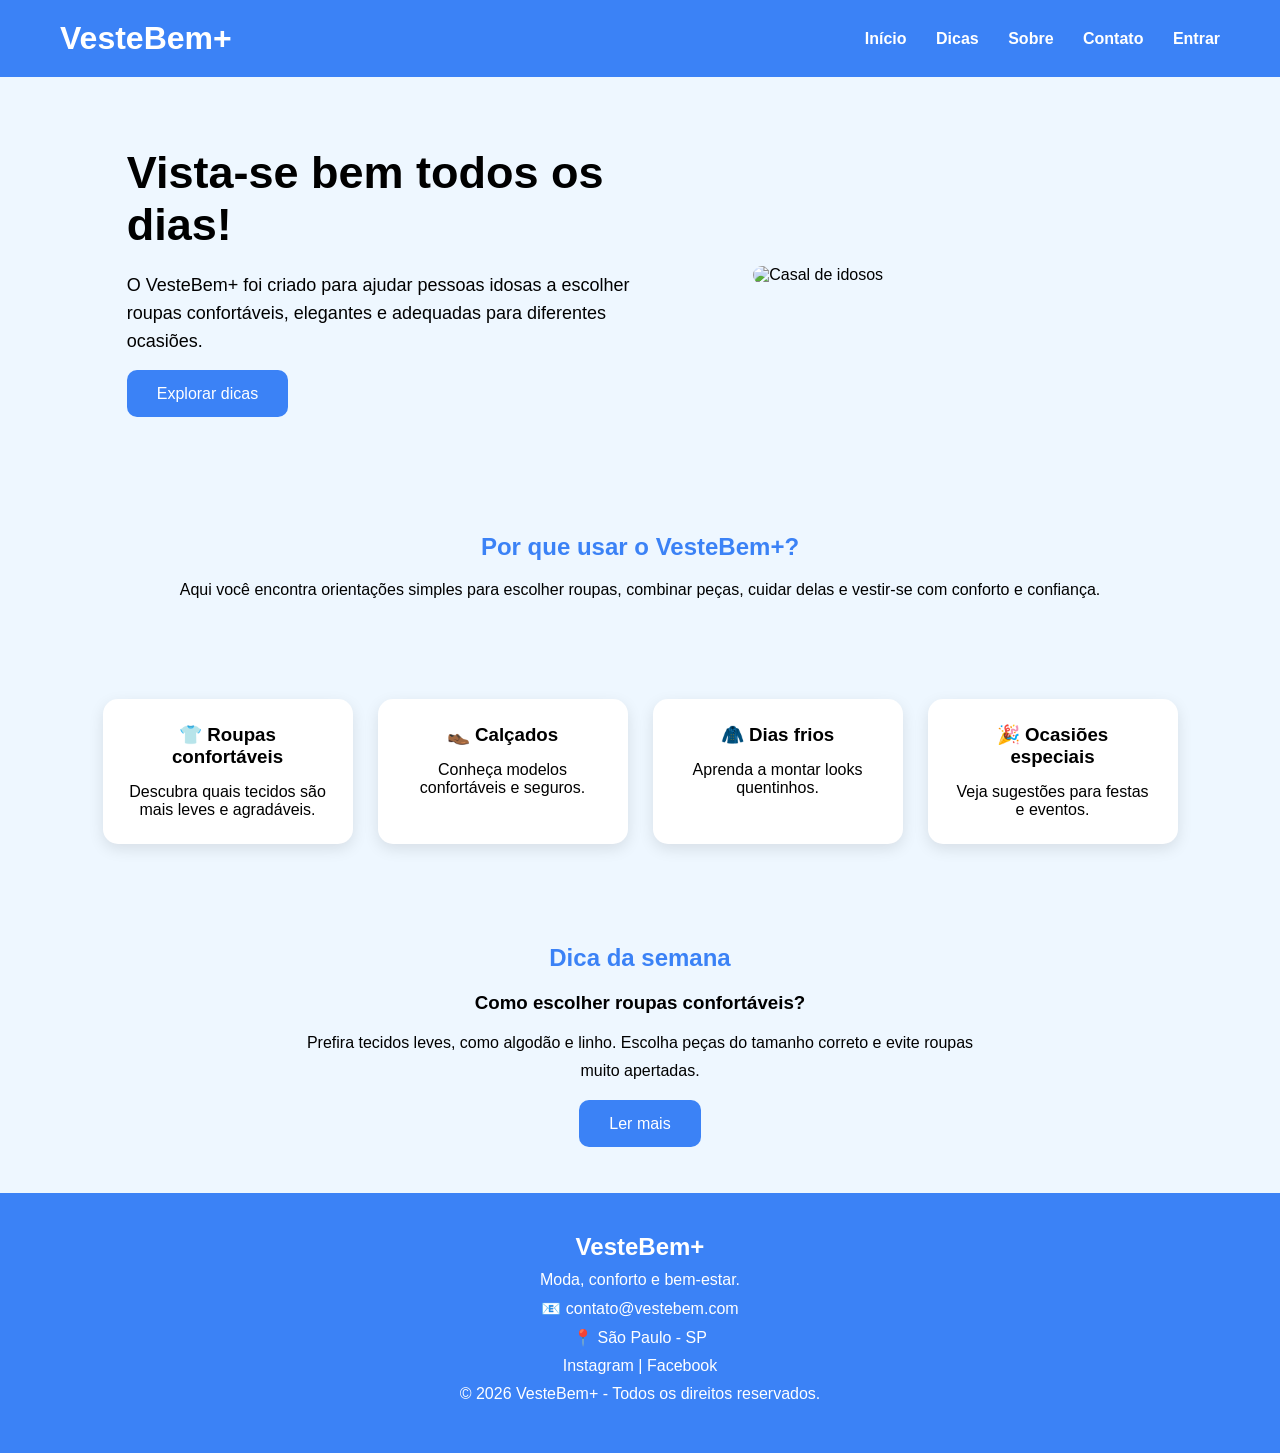
==== index.html @ 559d5fce "0208" ====
<!DOCTYPE html>
<html lang="pt-br">
<head>
    <meta charset="UTF-8">
    <meta name="viewport" content="width=device-width, initial-scale=1.0">
    <title>VesteBem+</title>
   <link rel="stylesheet" href="css/estilo.css">
</head>
<body>

   <header>

    <h1>VesteBem+</h1>

    <nav>
        <a href="index.html">Início</a>
        <a href="dicas.html">Dicas</a>
        <a href="sobre.html">Sobre</a>
        <a href="#contato">Contato</a>
        <a href="login.html">Entrar</a>
    </nav>

</header>

    <section class="banner">

        <div class="texto">

            <h2>Vista-se bem todos os dias!</h2>

            <p>
                O VesteBem+ foi criado para ajudar pessoas idosas a escolher roupas
                confortáveis, elegantes e adequadas para diferentes ocasiões.
            </p>

            <a href="#" class="botao">Explorar dicas</a>

        </div>

        <img src="idosos.png" alt="Casal de idosos">

    </section>

    <section class="sobre">

        <h2>Por que usar o VesteBem+?</h2>

        <p>
            Aqui você encontra orientações simples para escolher roupas,
            combinar peças, cuidar delas e vestir-se com conforto e confiança.
        </p>

    </section>

    <section class="cards">

        <div class="card">
            <h3>👕 Roupas confortáveis</h3>
            <p>Descubra quais tecidos são mais leves e agradáveis.</p>
        </div>

        <div class="card">
            <h3>👞 Calçados</h3>
            <p>Conheça modelos confortáveis e seguros.</p>
        </div>

        <div class="card">
            <h3>🧥 Dias frios</h3>
            <p>Aprenda a montar looks quentinhos.</p>
        </div>

        <div class="card">
            <h3>🎉 Ocasiões especiais</h3>
            <p>Veja sugestões para festas e eventos.</p>
        </div>

    </section>

    <section class="dica">

        <h2>Dica da semana</h2>

        <h3>Como escolher roupas confortáveis?</h3>

        <p>
            Prefira tecidos leves, como algodão e linho. Escolha peças do
            tamanho correto e evite roupas muito apertadas.
        </p>

        <a href="#" class="botao">Ler mais</a>

    </section>

    <footer id="contato">

        <h2>VesteBem+</h2>

        <p>Moda, conforto e bem-estar.</p>

        <p>📧 contato@vestebem.com</p>

        <p>📍 São Paulo - SP</p>

        <p>Instagram | Facebook</p>

        <p>© 2026 VesteBem+ - Todos os direitos reservados.</p>

    </footer>

</body>
</html>
---- css/estilo.css ----
*{
    margin:0;
    padding:0;
    box-sizing:border-box;
    font-family:Arial, Helvetica, sans-serif;
}

body{
    background:#eef7ff;
}

header{
    background:#3b82f6;
    color:white;
    display:flex;
    justify-content:space-between;
    align-items:center;
    padding:20px 60px;
}

nav a{
    color:white;
    text-decoration:none;
    margin-left:25px;
    font-weight:bold;
}

.banner{
    display:flex;
    justify-content:space-around;
    align-items:center;
    padding:70px;
}

.texto{
    width:45%;
}

.texto h2{
    font-size:45px;
    margin-bottom:20px;
}

.texto p{
    font-size:18px;
    margin-bottom:30px;
    line-height:28px;
}

.botao{
    background:#3b82f6;
    color:white;
    text-decoration:none;
    padding:15px 30px;
    border-radius:10px;
}

.banner img{
    width:400px;
    border-radius:20px;
}

.sobre{
    text-align:center;
    padding:60px;
}

.sobre h2{
    margin-bottom:20px;
    color:#3b82f6;
}

.cards{
    display:flex;
    justify-content:center;
    gap:25px;
    flex-wrap:wrap;
    padding:40px;
}

.card{
    background:white;
    width:250px;
    padding:25px;
    border-radius:15px;
    text-align:center;
    box-shadow:0 5px 15px rgba(0,0,0,.1);
}

.card h3{
    margin-bottom:15px;
}

.dica{
    text-align:center;
    padding:60px;
}

.dica h2{
    color:#3b82f6;
    margin-bottom:20px;
}

.dica h3{
    margin-bottom:15px;
}

.dica p{
    width:60%;
    margin:auto;
    margin-bottom:30px;
    line-height:28px;
}

footer{
    background:#3b82f6;
    color:white;
    text-align:center;
    padding:40px;
}

footer p{
    margin:10px;
}
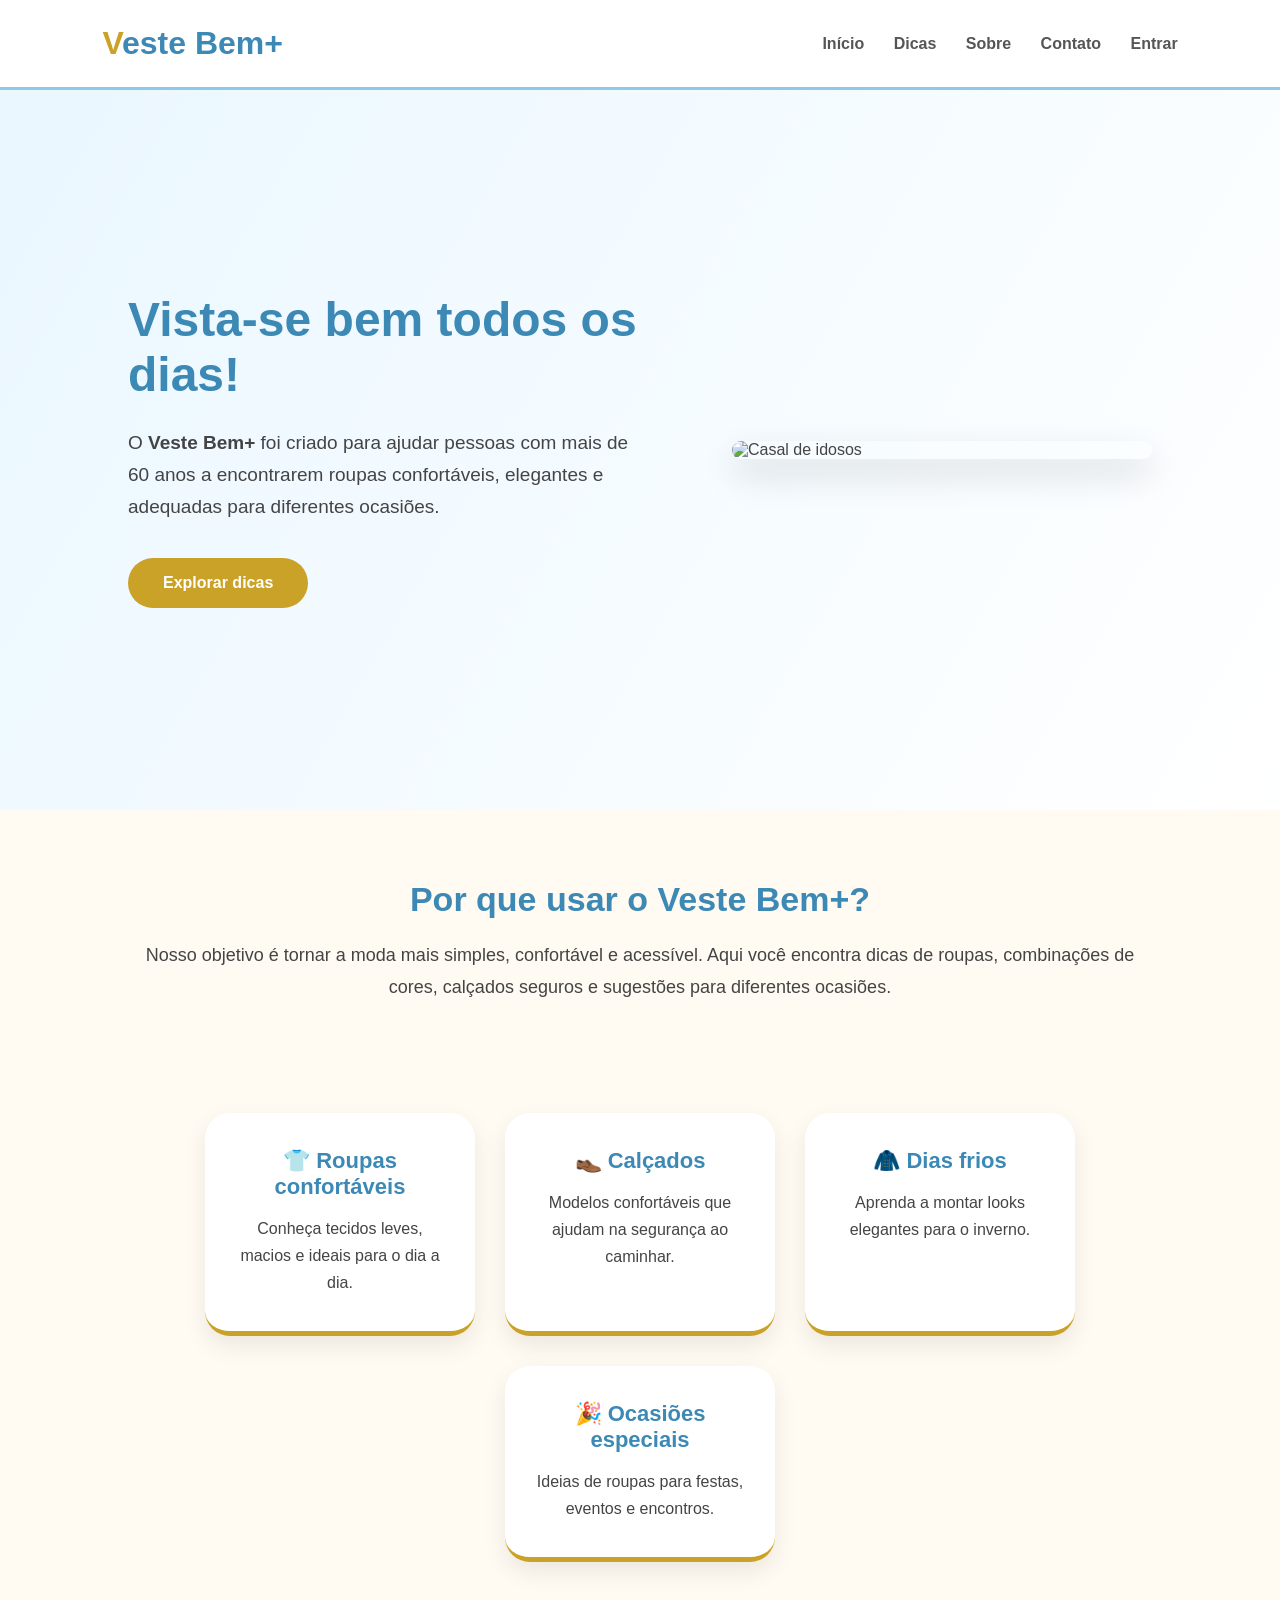
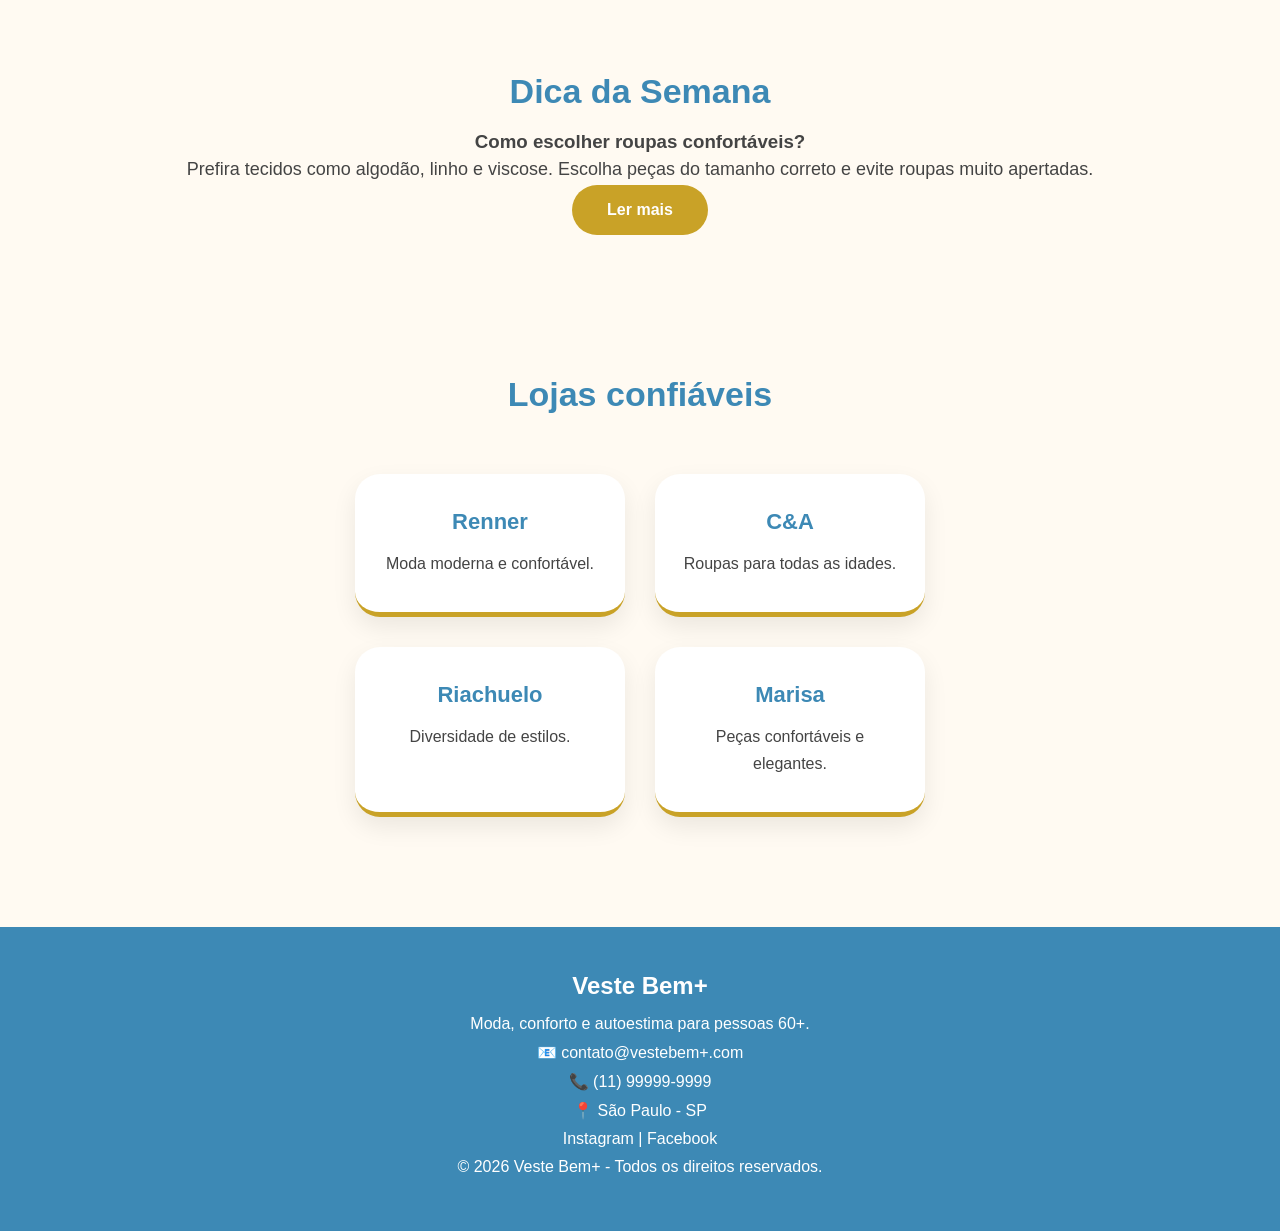
==== commit 17ca2b83: "0408" ====
--- a/index.html
+++ b/index.html
@@ -1,16 +1,16 @@
 <!DOCTYPE html>
-<html lang="pt-br">
+<html lang="pt-BR">
 <head>
     <meta charset="UTF-8">
     <meta name="viewport" content="width=device-width, initial-scale=1.0">
-    <title>VesteBem+</title>
-   <link rel="stylesheet" href="css/estilo.css">
+    <title>Veste Bem+</title>
+    <link rel="stylesheet" href="css/estilo.css">
 </head>
 <body>
 
-   <header>
+<header>
 
-    <h1>VesteBem+</h1>
+    <h1>Veste Bem+</h1>
 
     <nav>
         <a href="index.html">Início</a>
@@ -22,90 +22,124 @@
 
 </header>
 
-    <section class="banner">
+<section class="banner">
 
-        <div class="texto">
+    <div class="texto">
 
-            <h2>Vista-se bem todos os dias!</h2>
-
-            <p>
-                O VesteBem+ foi criado para ajudar pessoas idosas a escolher roupas
-                confortáveis, elegantes e adequadas para diferentes ocasiões.
-            </p>
-
-            <a href="#" class="botao">Explorar dicas</a>
-
-        </div>
-
-        <img src="idosos.png" alt="Casal de idosos">
-
-    </section>
-
-    <section class="sobre">
-
-        <h2>Por que usar o VesteBem+?</h2>
+        <h2>Vista-se bem todos os dias!</h2>
 
         <p>
-            Aqui você encontra orientações simples para escolher roupas,
-            combinar peças, cuidar delas e vestir-se com conforto e confiança.
+            O <strong>Veste Bem+</strong> foi criado para ajudar pessoas
+            com mais de 60 anos a encontrarem roupas confortáveis,
+            elegantes e adequadas para diferentes ocasiões.
         </p>
 
-    </section>
+        <a href="dicas.html" class="botao">Explorar dicas</a>
 
-    <section class="cards">
+    </div>
+
+    <img src="img/idosos.png" alt="Casal de idosos">
+
+</section>
+
+<section class="sobre">
+
+    <h2>Por que usar o Veste Bem+?</h2>
+
+    <p>
+        Nosso objetivo é tornar a moda mais simples, confortável e acessível.
+        Aqui você encontra dicas de roupas, combinações de cores,
+        calçados seguros e sugestões para diferentes ocasiões.
+    </p>
+
+</section>
+
+<section class="cards">
+
+    <div class="card">
+        <h3>👕 Roupas confortáveis</h3>
+        <p>Conheça tecidos leves, macios e ideais para o dia a dia.</p>
+    </div>
+
+    <div class="card">
+        <h3>👞 Calçados</h3>
+        <p>Modelos confortáveis que ajudam na segurança ao caminhar.</p>
+    </div>
+
+    <div class="card">
+        <h3>🧥 Dias frios</h3>
+        <p>Aprenda a montar looks elegantes para o inverno.</p>
+    </div>
+
+    <div class="card">
+        <h3>🎉 Ocasiões especiais</h3>
+        <p>Ideias de roupas para festas, eventos e encontros.</p>
+    </div>
+
+</section>
+
+<section class="dica">
+
+    <h2>Dica da Semana</h2>
+
+    <h3>Como escolher roupas confortáveis?</h3>
+
+    <p>
+        Prefira tecidos como algodão, linho e viscose.
+        Escolha peças do tamanho correto e evite roupas muito apertadas.
+    </p>
+
+    <a href="dicas.html" class="botao">Ler mais</a>
+
+</section>
+
+<section class="lojas">
+
+    <h2>Lojas confiáveis</h2>
+
+    <div class="cards">
 
         <div class="card">
-            <h3>👕 Roupas confortáveis</h3>
-            <p>Descubra quais tecidos são mais leves e agradáveis.</p>
+            <h3>Renner</h3>
+            <p>Moda moderna e confortável.</p>
         </div>
 
         <div class="card">
-            <h3>👞 Calçados</h3>
-            <p>Conheça modelos confortáveis e seguros.</p>
+            <h3>C&A</h3>
+            <p>Roupas para todas as idades.</p>
         </div>
 
         <div class="card">
-            <h3>🧥 Dias frios</h3>
-            <p>Aprenda a montar looks quentinhos.</p>
+            <h3>Riachuelo</h3>
+            <p>Diversidade de estilos.</p>
         </div>
 
         <div class="card">
-            <h3>🎉 Ocasiões especiais</h3>
-            <p>Veja sugestões para festas e eventos.</p>
+            <h3>Marisa</h3>
+            <p>Peças confortáveis e elegantes.</p>
         </div>
 
-    </section>
+    </div>
 
-    <section class="dica">
+</section>
 
-        <h2>Dica da semana</h2>
+<footer id="contato">
 
-        <h3>Como escolher roupas confortáveis?</h3>
+    <h2>Veste Bem+</h2>
 
-        <p>
-            Prefira tecidos leves, como algodão e linho. Escolha peças do
-            tamanho correto e evite roupas muito apertadas.
-        </p>
+    <p>Moda, conforto e autoestima para pessoas 60+.</p>
 
-        <a href="#" class="botao">Ler mais</a>
+    <p>📧 contato@vestebem+.com</p>
 
-    </section>
+    <p>📞 (11) 99999-9999</p>
 
-    <footer id="contato">
+    <p>📍 São Paulo - SP</p>
 
-        <h2>VesteBem+</h2>
+    <p>Instagram | Facebook</p>
 
-        <p>Moda, conforto e bem-estar.</p>
+    <p>© 2026 Veste Bem+  - Todos os direitos reservados.</p>
 
-        <p>📧 contato@vestebem.com</p>
-
-        <p>📍 São Paulo - SP</p>
-
-        <p>Instagram | Facebook</p>
-
-        <p>© 2026 VesteBem+ - Todos os direitos reservados.</p>
-
-    </footer>
+</footer>
 
 </body>
 </html>
--- a/css/estilo.css
+++ b/css/estilo.css
@@ -1,124 +1,464 @@
+/* =====================================
+   SE VESTE BEM MAIS
+   Design elegante e acolhedor
+===================================== */
+
 *{
     margin:0;
     padding:0;
     box-sizing:border-box;
-    font-family:Arial, Helvetica, sans-serif;
-}
+    font-family:"Segoe UI", Arial, sans-serif;
+}
+
+html{
+    scroll-behavior:smooth;
+}
+
+
+:root{
+
+    --azul:#8fc9e8;
+    --azul-forte:#3d89b5;
+    --azul-claro:#eaf7ff;
+    --dourado:#c9a227;
+    --creme:#fffaf2;
+    --branco:#ffffff;
+    --texto:#444;
+
+}
+
 
 body{
-    background:#eef7ff;
-}
+
+    background:var(--creme);
+    color:var(--texto);
+
+}
+
+
+/* =====================
+        HEADER
+===================== */
+
 
 header{
-    background:#3b82f6;
-    color:white;
+
+    background:white;
+    padding:25px 8%;
+
     display:flex;
     justify-content:space-between;
     align-items:center;
-    padding:20px 60px;
-}
+
+    border-bottom:3px solid var(--azul);
+
+}
+
+
+header h1{
+
+    font-size:32px;
+    color:var(--azul-forte);
+
+}
+
+
+header h1::first-letter{
+
+    color:var(--dourado);
+
+}
+
+
 
 nav a{
+
+    text-decoration:none;
+    color:#555;
+
+    margin-left:25px;
+
+    font-weight:600;
+
+}
+
+
+nav a:hover{
+
+    color:var(--dourado);
+
+}
+
+
+
+/* =====================
+        BANNER
+===================== */
+
+
+.banner{
+
+    min-height:80vh;
+
+    display:flex;
+    align-items:center;
+    justify-content:space-between;
+
+    padding:60px 10%;
+
+    background:
+
+    linear-gradient(
+    120deg,
+    var(--azul-claro),
+    white
+    );
+
+}
+
+
+
+.texto{
+
+    width:50%;
+
+}
+
+
+
+.texto h2{
+
+    font-size:48px;
+
+    color:var(--azul-forte);
+
+    margin-bottom:25px;
+
+}
+
+
+
+.texto p{
+
+    font-size:19px;
+
+    line-height:32px;
+
+    margin-bottom:35px;
+
+}
+
+
+
+.banner img{
+
+    width:420px;
+
+    border-radius:40px;
+
+    box-shadow:
+    0 15px 35px rgba(0,0,0,.15);
+
+}
+
+
+
+/* =====================
+        BOTÃO
+===================== */
+
+
+.botao{
+
+    background:var(--dourado);
+
     color:white;
+
+    padding:16px 35px;
+
+    border-radius:50px;
+
     text-decoration:none;
-    margin-left:25px;
+
     font-weight:bold;
-}
+
+    display:inline-block;
+
+}
+
+
+
+.botao:hover{
+
+    background:var(--azul-forte);
+
+}
+
+
+
+/* =====================
+        SEÇÕES
+===================== */
+
+
+.sobre,
+.dica,
+.lojas{
+
+    text-align:center;
+
+    padding:70px 10%;
+
+}
+
+
+
+.sobre h2,
+.dica h2,
+.lojas h2{
+
+    color:var(--azul-forte);
+
+    font-size:34px;
+
+    margin-bottom:20px;
+
+}
+
+
+
+.sobre p,
+.dica p{
+
+    font-size:18px;
+
+    line-height:32px;
+
+}
+
+
+
+/* =====================
+        CARDS
+===================== */
+
+
+.cards{
+
+    display:flex;
+
+    justify-content:center;
+
+    flex-wrap:wrap;
+
+    gap:30px;
+
+    padding:40px 8%;
+
+}
+
+
+
+.card{
+
+    background:white;
+
+    width:270px;
+
+    padding:35px 25px;
+
+    border-radius:25px;
+
+    text-align:center;
+
+
+    box-shadow:
+
+    0 10px 25px rgba(0,0,0,.08);
+
+
+    border-bottom:5px solid var(--dourado);
+
+
+}
+
+
+
+.card h3{
+
+    color:var(--azul-forte);
+
+    margin-bottom:15px;
+
+    font-size:22px;
+
+}
+
+
+
+.card p{
+
+    line-height:27px;
+
+}
+
+
+
+/* =====================
+          LOGIN
+===================== */
+
+
+.login{
+
+    min-height:75vh;
+
+    display:flex;
+
+    justify-content:center;
+
+    align-items:center;
+
+}
+
+
+
+.caixa-login{
+
+    background:white;
+
+    width:420px;
+
+    padding:45px;
+
+    border-radius:30px;
+
+
+    box-shadow:
+
+    0 15px 35px rgba(0,0,0,.12);
+
+}
+
+
+
+.caixa-login h2{
+
+    text-align:center;
+
+    color:var(--azul-forte);
+
+    margin-bottom:25px;
+
+}
+
+
+
+form input{
+
+    width:100%;
+
+    padding:15px;
+
+    margin:10px 0 20px;
+
+    border-radius:12px;
+
+    border:1px solid #ddd;
+
+}
+
+
+
+form button{
+
+    border:none;
+
+    cursor:pointer;
+
+    width:100%;
+
+}
+
+
+
+/* =====================
+          FOOTER
+===================== */
+
+
+footer{
+
+    background:var(--azul-forte);
+
+    color:white;
+
+    text-align:center;
+
+    padding:45px;
+
+}
+
+
+
+footer h2{
+
+    margin-bottom:15px;
+
+}
+
+
+
+footer p{
+
+    margin:10px;
+
+}
+
+
+
+/* =====================
+      CELULAR
+===================== */
+
+
+@media(max-width:850px){
+
+header{
+
+    flex-direction:column;
+    gap:20px;
+
+}
+
 
 .banner{
-    display:flex;
-    justify-content:space-around;
-    align-items:center;
-    padding:70px;
-}
+
+    flex-direction:column;
+    text-align:center;
+
+}
+
 
 .texto{
-    width:45%;
-}
+
+    width:100%;
+
+}
+
+
+.banner img{
+
+    margin-top:40px;
+
+}
+
 
 .texto h2{
-    font-size:45px;
-    margin-bottom:20px;
-}
-
-.texto p{
-    font-size:18px;
-    margin-bottom:30px;
-    line-height:28px;
-}
-
-.botao{
-    background:#3b82f6;
-    color:white;
-    text-decoration:none;
-    padding:15px 30px;
-    border-radius:10px;
-}
-
-.banner img{
-    width:400px;
-    border-radius:20px;
-}
-
-.sobre{
-    text-align:center;
-    padding:60px;
-}
-
-.sobre h2{
-    margin-bottom:20px;
-    color:#3b82f6;
-}
-
-.cards{
-    display:flex;
-    justify-content:center;
-    gap:25px;
-    flex-wrap:wrap;
-    padding:40px;
-}
-
-.card{
-    background:white;
-    width:250px;
-    padding:25px;
-    border-radius:15px;
-    text-align:center;
-    box-shadow:0 5px 15px rgba(0,0,0,.1);
-}
-
-.card h3{
-    margin-bottom:15px;
-}
-
-.dica{
-    text-align:center;
-    padding:60px;
-}
-
-.dica h2{
-    color:#3b82f6;
-    margin-bottom:20px;
-}
-
-.dica h3{
-    margin-bottom:15px;
-}
-
-.dica p{
-    width:60%;
-    margin:auto;
-    margin-bottom:30px;
-    line-height:28px;
-}
-
-footer{
-    background:#3b82f6;
-    color:white;
-    text-align:center;
-    padding:40px;
-}
-
-footer p{
-    margin:10px;
+
+    font-size:35px;
+
+}
+
+
 }
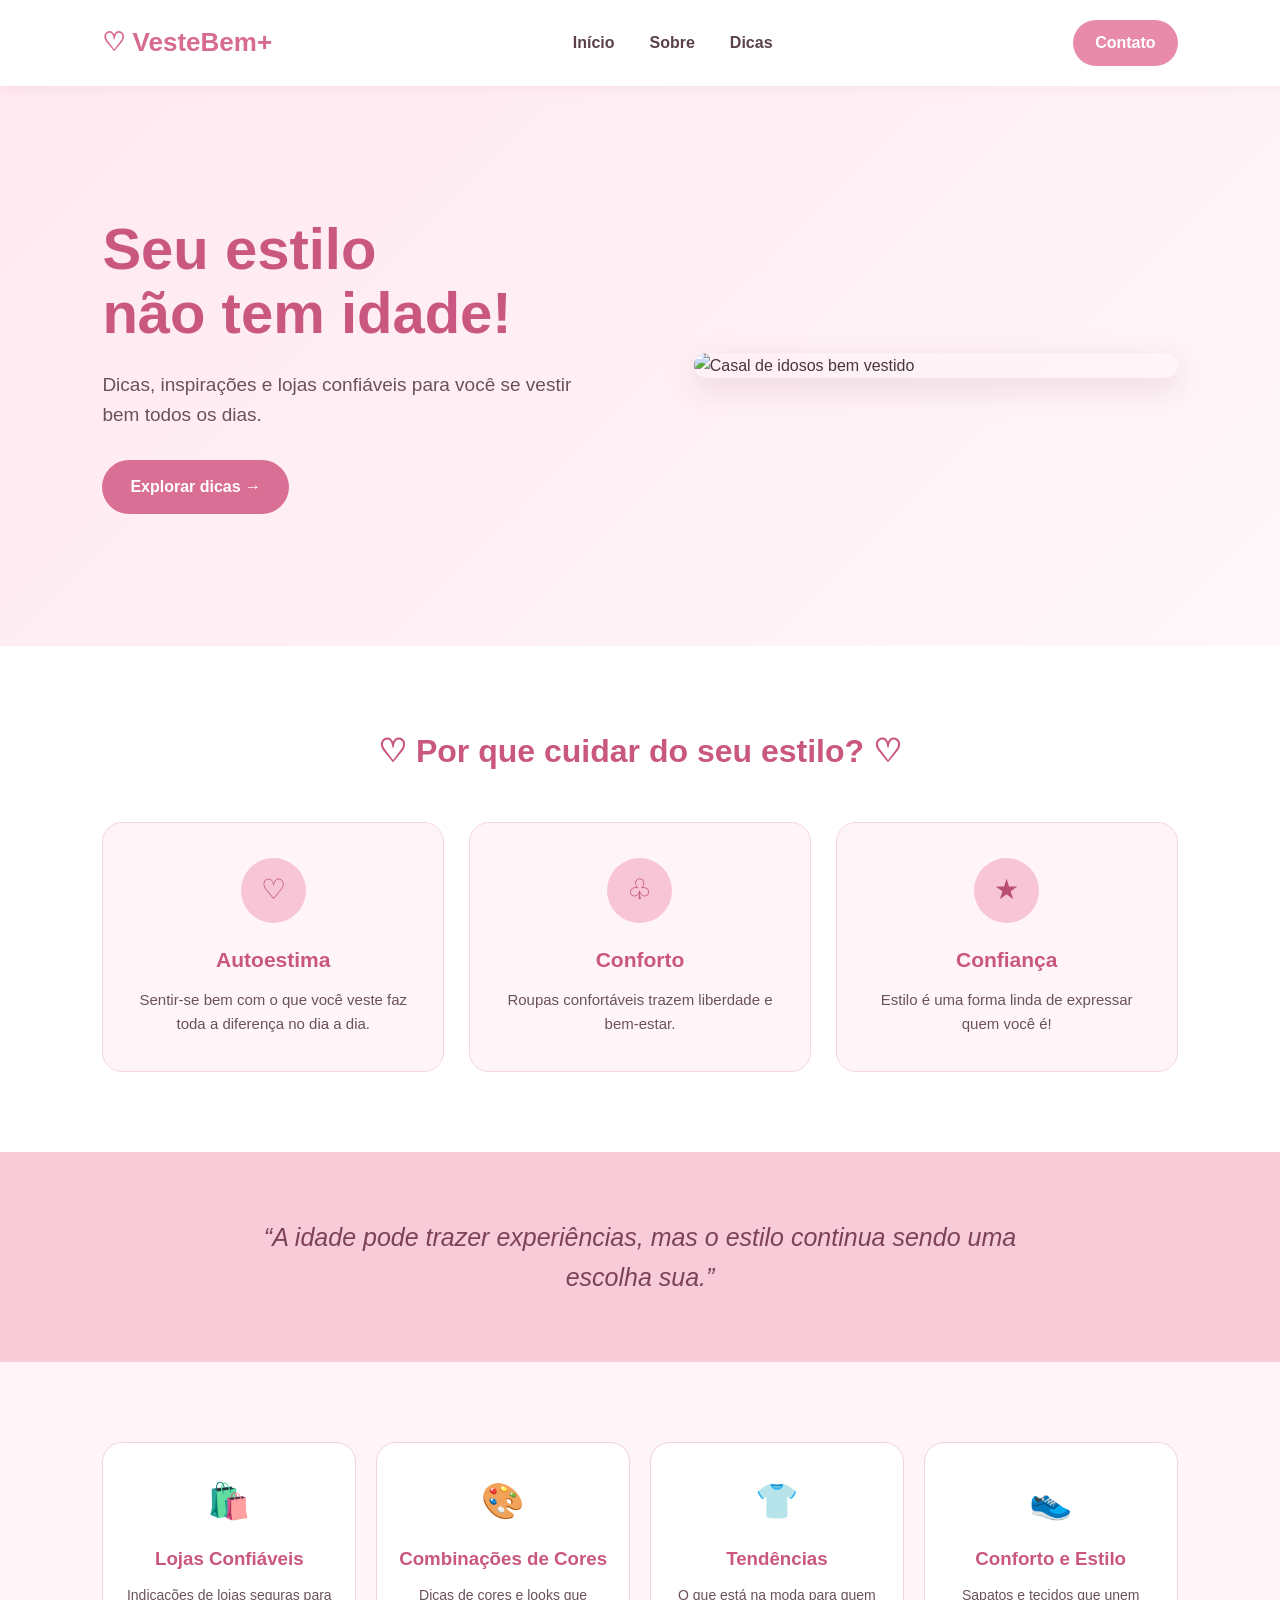
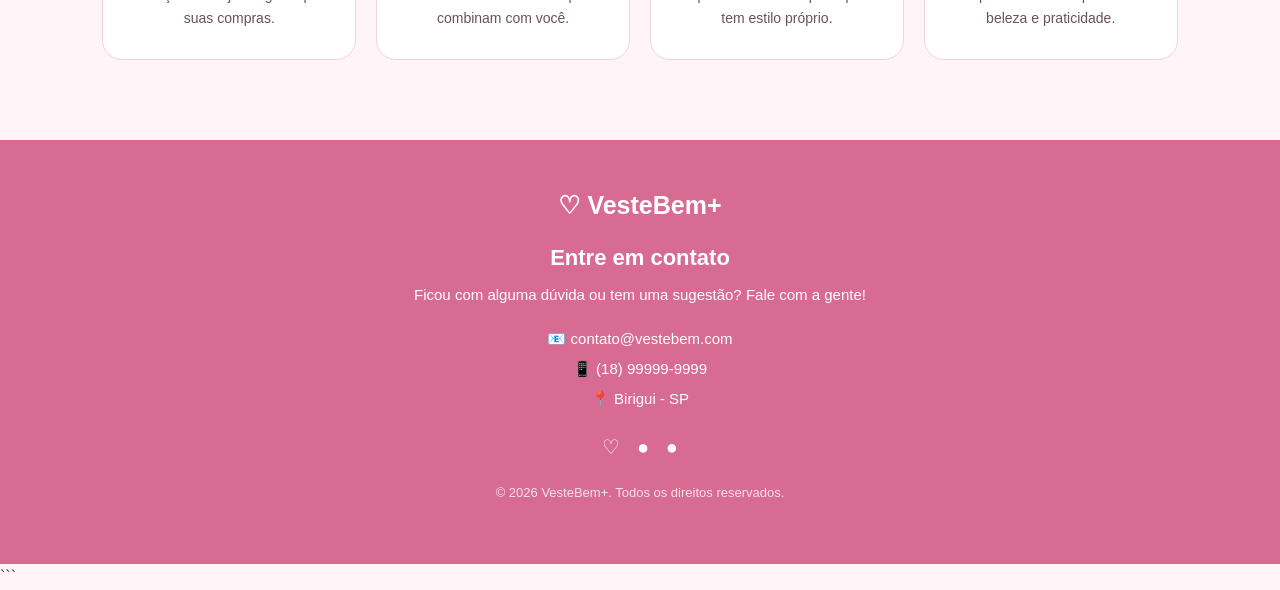
==== commit 0efeaef9: "11/08" ====
--- a/index.html
+++ b/index.html
@@ -1,145 +1,175 @@
 <!DOCTYPE html>
 <html lang="pt-BR">
+
 <head>
     <meta charset="UTF-8">
     <meta name="viewport" content="width=device-width, initial-scale=1.0">
-    <title>Veste Bem+</title>
+    <title>VesteBem+</title>
+
     <link rel="stylesheet" href="css/estilo.css">
 </head>
+
 <body>
 
-<header>
-
-    <h1>Veste Bem+</h1>
-
-    <nav>
-        <a href="index.html">Início</a>
-        <a href="dicas.html">Dicas</a>
-        <a href="sobre.html">Sobre</a>
-        <a href="#contato">Contato</a>
-        <a href="login.html">Entrar</a>
-    </nav>
-
-</header>
-
-<section class="banner">
-
-    <div class="texto">
-
-        <h2>Vista-se bem todos os dias!</h2>
-
-        <p>
-            O <strong>Veste Bem+</strong> foi criado para ajudar pessoas
-            com mais de 60 anos a encontrarem roupas confortáveis,
-            elegantes e adequadas para diferentes ocasiões.
-        </p>
-
-        <a href="dicas.html" class="botao">Explorar dicas</a>
-
-    </div>
-
-    <img src="img/idosos.png" alt="Casal de idosos">
-
-</section>
-
-<section class="sobre">
-
-    <h2>Por que usar o Veste Bem+?</h2>
-
-    <p>
-        Nosso objetivo é tornar a moda mais simples, confortável e acessível.
-        Aqui você encontra dicas de roupas, combinações de cores,
-        calçados seguros e sugestões para diferentes ocasiões.
-    </p>
-
-</section>
-
-<section class="cards">
-
-    <div class="card">
-        <h3>👕 Roupas confortáveis</h3>
-        <p>Conheça tecidos leves, macios e ideais para o dia a dia.</p>
-    </div>
-
-    <div class="card">
-        <h3>👞 Calçados</h3>
-        <p>Modelos confortáveis que ajudam na segurança ao caminhar.</p>
-    </div>
-
-    <div class="card">
-        <h3>🧥 Dias frios</h3>
-        <p>Aprenda a montar looks elegantes para o inverno.</p>
-    </div>
-
-    <div class="card">
-        <h3>🎉 Ocasiões especiais</h3>
-        <p>Ideias de roupas para festas, eventos e encontros.</p>
-    </div>
-
-</section>
-
-<section class="dica">
-
-    <h2>Dica da Semana</h2>
-
-    <h3>Como escolher roupas confortáveis?</h3>
-
-    <p>
-        Prefira tecidos como algodão, linho e viscose.
-        Escolha peças do tamanho correto e evite roupas muito apertadas.
-    </p>
-
-    <a href="dicas.html" class="botao">Ler mais</a>
-
-</section>
-
-<section class="lojas">
-
-    <h2>Lojas confiáveis</h2>
-
-    <div class="cards">
-
-        <div class="card">
-            <h3>Renner</h3>
-            <p>Moda moderna e confortável.</p>
+    <!-- CABEÇALHO -->
+    <header>
+        <div class="logo">
+            ♡ VesteBem+
         </div>
 
-        <div class="card">
-            <h3>C&A</h3>
-            <p>Roupas para todas as idades.</p>
+        <nav>
+            <a href="index.html">Início</a>
+            <a href="sobre.html">Sobre</a>
+            <a href="dicas.html">Dicas</a>
+        </nav>
+
+        <a href="#contato" class="botao-contato">Contato</a>
+    </header>
+
+    <!-- PÁGINA INICIAL -->
+    <main>
+
+        <!-- BANNER PRINCIPAL -->
+        <section class="banner">
+
+            <div class="banner-texto">
+                <h1>Seu estilo<br>não tem idade!</h1>
+
+                <p>
+                    Dicas, inspirações e lojas confiáveis
+                    para você se vestir bem todos os dias.
+                </p>
+
+                <a href="dicas.html" class="botao">
+                    Explorar dicas →
+                </a>
+            </div>
+
+            <div class="banner-imagem">
+                <img src="imagens/idosos.jpg" alt="Casal de idosos bem vestido">
+            </div>
+
+        </section>
+
+        <!-- POR QUE CUIDAR DO SEU ESTILO -->
+        <section class="estilo">
+
+            <h2>♡ Por que cuidar do seu estilo? ♡</h2>
+
+            <div class="cards">
+
+                <div class="card">
+                    <div class="icone">♡</div>
+                    <h3>Autoestima</h3>
+                    <p>
+                        Sentir-se bem com o que você veste
+                        faz toda a diferença no dia a dia.
+                    </p>
+                </div>
+
+                <div class="card">
+                    <div class="icone">♧</div>
+                    <h3>Conforto</h3>
+                    <p>
+                        Roupas confortáveis trazem
+                        liberdade e bem-estar.
+                    </p>
+                </div>
+
+                <div class="card">
+                    <div class="icone">★</div>
+                    <h3>Confiança</h3>
+                    <p>
+                        Estilo é uma forma linda de
+                        expressar quem você é!
+                    </p>
+                </div>
+
+            </div>
+
+        </section>
+
+        <!-- FRASE -->
+        <section class="frase">
+            <p>
+                “A idade pode trazer experiências,
+                mas o estilo continua sendo uma escolha sua.”
+            </p>
+        </section>
+
+        <!-- ACESSOS RÁPIDOS -->
+        <section class="atalhos">
+
+            <a href="dicas.html" class="atalho">
+                <span>🛍️</span>
+                <h3>Lojas Confiáveis</h3>
+                <p>
+                    Indicações de lojas seguras
+                    para suas compras.
+                </p>
+            </a>
+
+            <a href="dicas.html" class="atalho">
+                <span>🎨</span>
+                <h3>Combinações de Cores</h3>
+                <p>
+                    Dicas de cores e looks
+                    que combinam com você.
+                </p>
+            </a>
+
+            <a href="dicas.html" class="atalho">
+                <span>👕</span>
+                <h3>Tendências</h3>
+                <p>
+                    O que está na moda para
+                    quem tem estilo próprio.
+                </p>
+            </a>
+
+            <a href="dicas.html" class="atalho">
+                <span>👟</span>
+                <h3>Conforto e Estilo</h3>
+                <p>
+                    Sapatos e tecidos que unem
+                    beleza e praticidade.
+                </p>
+            </a>
+
+        </section>
+
+    </main>
+    <!-- RODAPÉ -->
+
+    <footer id="contato">
+    
+        <div class="footer-logo">
+            ♡ VesteBem+
         </div>
+    
+        <h3>Entre em contato</h3>
+    
+        <p>
+            Ficou com alguma dúvida ou tem uma sugestão?
+            Fale com a gente!
+        </p>
+    
+        <div class="contato-info">
+            <p>📧 contato@vestebem.com</p>
+            <p>📱 (18) 99999-9999</p>
+            <p>📍 Birigui - SP</p>
+        </div>
+    
+        <div class="redes">
+            ♡ &nbsp; ● &nbsp; ●
+        </div>
+    
+        <p class="copyright">
+            © 2026 VesteBem+. Todos os direitos reservados.
+        </p>
+    
+    </footer>
+</body>
 
-        <div class="card">
-            <h3>Riachuelo</h3>
-            <p>Diversidade de estilos.</p>
-        </div>
-
-        <div class="card">
-            <h3>Marisa</h3>
-            <p>Peças confortáveis e elegantes.</p>
-        </div>
-
-    </div>
-
-</section>
-
-<footer id="contato">
-
-    <h2>Veste Bem+</h2>
-
-    <p>Moda, conforto e autoestima para pessoas 60+.</p>
-
-    <p>📧 contato@vestebem+.com</p>
-
-    <p>📞 (11) 99999-9999</p>
-
-    <p>📍 São Paulo - SP</p>
-
-    <p>Instagram | Facebook</p>
-
-    <p>© 2026 Veste Bem+  - Todos os direitos reservados.</p>
-
-</footer>
-
-</body>
-</html>+</html>
+```
--- a/css/estilo.css
+++ b/css/estilo.css
@@ -1,464 +1,678 @@
-/* =====================================
-   SE VESTE BEM MAIS
-   Design elegante e acolhedor
-===================================== */
-
-*{
-    margin:0;
-    padding:0;
-    box-sizing:border-box;
-    font-family:"Segoe UI", Arial, sans-serif;
-}
-
-html{
-    scroll-behavior:smooth;
-}
-
-
-:root{
-
-    --azul:#8fc9e8;
-    --azul-forte:#3d89b5;
-    --azul-claro:#eaf7ff;
-    --dourado:#c9a227;
-    --creme:#fffaf2;
-    --branco:#ffffff;
-    --texto:#444;
-
-}
-
-
-body{
-
-    background:var(--creme);
-    color:var(--texto);
-
-}
-
-
-/* =====================
-        HEADER
-===================== */
-
-
-header{
-
-    background:white;
-    padding:25px 8%;
-
-    display:flex;
-    justify-content:space-between;
-    align-items:center;
-
-    border-bottom:3px solid var(--azul);
-
-}
-
-
-header h1{
-
-    font-size:32px;
-    color:var(--azul-forte);
-
-}
-
-
-header h1::first-letter{
-
-    color:var(--dourado);
-
-}
-
-
-
-nav a{
-
-    text-decoration:none;
-    color:#555;
-
-    margin-left:25px;
-
-    font-weight:600;
-
-}
-
-
-nav a:hover{
-
-    color:var(--dourado);
-
-}
-
-
-
-/* =====================
-        BANNER
-===================== */
-
-
-.banner{
-
-    min-height:80vh;
-
-    display:flex;
-    align-items:center;
-    justify-content:space-between;
-
-    padding:60px 10%;
-
-    background:
-
-    linear-gradient(
-    120deg,
-    var(--azul-claro),
-    white
+
+
+  /* CONFIGURAÇÕES GERAIS*/
+* {
+    margin: 0;
+    padding: 0;
+    box-sizing: border-box;
+}
+
+body {
+    font-family: Arial, Helvetica, sans-serif;
+    background-color: #fff5f8;
+    color: #4a3540;
+    line-height: 1.6;
+}
+
+a {
+    text-decoration: none;
+    color: inherit;
+}
+
+/* CABEÇALHO */
+
+header {
+    width: 100%;
+    background-color: #ffffff;
+
+    display: flex;
+    align-items: center;
+    justify-content: space-between;
+
+    padding: 20px 8%;
+
+    box-shadow: 0 2px 10px rgba(190, 120, 145, 0.12);
+
+    position: relative;
+    z-index: 10;
+}
+
+.logo {
+    font-size: 26px;
+    font-weight: bold;
+    color: #d86b91;
+}
+
+nav {
+    display: flex;
+    gap: 35px;
+}
+
+nav a {
+    font-size: 16px;
+    font-weight: bold;
+    color: #5a414c;
+
+    transition: 0.3s;
+}
+
+nav a:hover {
+    color: #d86b91;
+}
+
+.botao-contato {
+    background-color: #e88bab;
+    color: white;
+
+    padding: 10px 22px;
+
+    border-radius: 25px;
+
+    font-weight: bold;
+
+    transition: 0.3s;
+}
+
+.botao-contato:hover {
+    background-color: #d86b91;
+    transform: translateY(-2px);
+}
+
+/* BANNER DA PÁGINA INICIAL */
+
+.banner {
+    min-height: 560px;
+
+    padding: 70px 8%;
+
+    display: flex;
+    align-items: center;
+    justify-content: space-between;
+
+    gap: 50px;
+
+    background: linear-gradient(
+        135deg,
+        #ffe9f0,
+        #fff7fa
     );
-
-}
-
-
-
-.texto{
-
-    width:50%;
-
-}
-
-
-
-.texto h2{
-
-    font-size:48px;
-
-    color:var(--azul-forte);
-
-    margin-bottom:25px;
-
-}
-
-
-
-.texto p{
-
-    font-size:19px;
-
-    line-height:32px;
-
-    margin-bottom:35px;
-
-}
-
-
-
-.banner img{
-
-    width:420px;
-
-    border-radius:40px;
-
-    box-shadow:
-    0 15px 35px rgba(0,0,0,.15);
-
-}
-
-
-
-/* =====================
-        BOTÃO
-===================== */
-
-
-.botao{
-
-    background:var(--dourado);
-
-    color:white;
-
-    padding:16px 35px;
-
-    border-radius:50px;
-
-    text-decoration:none;
-
-    font-weight:bold;
-
-    display:inline-block;
-
-}
-
-
-
-.botao:hover{
-
-    background:var(--azul-forte);
-
-}
-
-
-
-/* =====================
-        SEÇÕES
-===================== */
-
-
-.sobre,
-.dica,
-.lojas{
-
-    text-align:center;
-
-    padding:70px 10%;
-
-}
-
-
-
-.sobre h2,
-.dica h2,
-.lojas h2{
-
-    color:var(--azul-forte);
-
-    font-size:34px;
-
-    margin-bottom:20px;
-
-}
-
-
-
-.sobre p,
-.dica p{
-
-    font-size:18px;
-
-    line-height:32px;
-
-}
-
-
-
-/* =====================
-        CARDS
-===================== */
-
-
-.cards{
-
-    display:flex;
-
-    justify-content:center;
-
-    flex-wrap:wrap;
-
-    gap:30px;
-
-    padding:40px 8%;
-
-}
-
-
-
-.card{
-
-    background:white;
-
-    width:270px;
-
-    padding:35px 25px;
-
-    border-radius:25px;
-
-    text-align:center;
-
-
-    box-shadow:
-
-    0 10px 25px rgba(0,0,0,.08);
-
-
-    border-bottom:5px solid var(--dourado);
-
-
-}
-
-
-
-.card h3{
-
-    color:var(--azul-forte);
-
-    margin-bottom:15px;
-
-    font-size:22px;
-
-}
-
-
-
-.card p{
-
-    line-height:27px;
-
-}
-
-
-
-/* =====================
-          LOGIN
-===================== */
-
-
-.login{
-
-    min-height:75vh;
-
-    display:flex;
-
-    justify-content:center;
-
-    align-items:center;
-
-}
-
-
-
-.caixa-login{
-
-    background:white;
-
-    width:420px;
-
-    padding:45px;
-
-    border-radius:30px;
-
-
-    box-shadow:
-
-    0 15px 35px rgba(0,0,0,.12);
-
-}
-
-
-
-.caixa-login h2{
-
-    text-align:center;
-
-    color:var(--azul-forte);
-
-    margin-bottom:25px;
-
-}
-
-
-
-form input{
-
-    width:100%;
-
-    padding:15px;
-
-    margin:10px 0 20px;
-
-    border-radius:12px;
-
-    border:1px solid #ddd;
-
-}
-
-
-
-form button{
-
-    border:none;
-
-    cursor:pointer;
-
-    width:100%;
-
-}
-
-
-
-/* =====================
-          FOOTER
-===================== */
-
-
-footer{
-
-    background:var(--azul-forte);
-
-    color:white;
-
-    text-align:center;
-
-    padding:45px;
-
-}
-
-
-
-footer h2{
-
-    margin-bottom:15px;
-
-}
-
-
-
-footer p{
-
-    margin:10px;
-
-}
-
-
-
-/* =====================
-      CELULAR
-===================== */
-
-
-@media(max-width:850px){
-
-header{
-
-    flex-direction:column;
-    gap:20px;
-
-}
-
-
-.banner{
-
-    flex-direction:column;
-    text-align:center;
-
-}
-
-
-.texto{
-
-    width:100%;
-
-}
-
-
-.banner img{
-
-    margin-top:40px;
-
-}
-
-
-.texto h2{
-
-    font-size:35px;
-
-}
-
-
-}+}
+
+.banner-texto {
+    width: 50%;
+}
+
+.banner-texto h1 {
+    font-size: 58px;
+    line-height: 1.1;
+
+    color: #c95780;
+
+    margin-bottom: 25px;
+}
+
+.banner-texto p {
+    font-size: 19px;
+
+    max-width: 500px;
+
+    margin-bottom: 30px;
+
+    color: #6b515c;
+}
+
+.botao {
+    display: inline-block;
+
+    background-color: #d96f94;
+
+    color: white;
+
+    padding: 14px 28px;
+
+    border-radius: 30px;
+
+    font-weight: bold;
+
+    transition: 0.3s;
+}
+
+.botao:hover {
+    background-color: #c95780;
+
+    transform: translateY(-3px);
+}
+
+.banner-imagem {
+    width: 45%;
+}
+
+.banner-imagem img {
+    width: 100%;
+
+    max-width: 520px;
+
+    display: block;
+
+    margin: auto;
+
+    border-radius: 30px;
+
+    box-shadow: 0 10px 30px rgba(160, 90, 115, 0.18);
+}
+
+
+/*SEÇÃO DE ESTILO*/
+
+.estilo {
+    padding: 80px 8%;
+
+    text-align: center;
+
+    background-color: #ffffff;
+}
+
+.estilo h2 {
+    color: #c95780;
+
+    font-size: 32px;
+
+    margin-bottom: 45px;
+}
+
+.cards {
+    display: grid;
+
+    grid-template-columns: repeat(3, 1fr);
+
+    gap: 25px;
+}
+
+.card {
+    background-color: #fff5f8;
+
+    padding: 35px 25px;
+
+    border-radius: 20px;
+
+    border: 1px solid #f5d5df;
+
+    transition: 0.3s;
+}
+
+.card:hover {
+    transform: translateY(-6px);
+
+    box-shadow: 0 10px 25px rgba(190, 100, 130, 0.12);
+}
+
+.icone {
+    width: 65px;
+    height: 65px;
+
+    margin: 0 auto 20px;
+
+    display: flex;
+    align-items: center;
+    justify-content: center;
+
+    border-radius: 50%;
+
+    background-color: #f8c5d6;
+
+    color: #b94f74;
+
+    font-size: 28px;
+}
+
+.card h3 {
+    color: #c95780;
+
+    margin-bottom: 12px;
+
+    font-size: 21px;
+}
+
+.card p {
+    color: #6b515c;
+
+    font-size: 15px;
+}
+
+/*FRASE */
+
+.frase {
+    padding: 65px 8%;
+
+    text-align: center;
+
+    background-color: #f8cbd9;
+}
+
+.frase p {
+    max-width: 800px;
+
+    margin: auto;
+
+    font-size: 25px;
+
+    font-style: italic;
+
+    color: #7c4357;
+}
+
+
+/*ATALHOS*/
+
+.atalhos {
+    padding: 80px 8%;
+
+    display: grid;
+
+    grid-template-columns: repeat(4, 1fr);
+
+    gap: 20px;
+
+    background-color: #fff5f8;
+}
+
+.atalho {
+    background-color: white;
+
+    padding: 30px 20px;
+
+    text-align: center;
+
+    border-radius: 20px;
+
+    border: 1px solid #f2d3dd;
+
+    transition: 0.3s;
+}
+
+.atalho:hover {
+    transform: translateY(-5px);
+
+    box-shadow: 0 10px 25px rgba(180, 100, 125, 0.12);
+}
+
+.atalho span {
+    display: block;
+
+    font-size: 35px;
+
+    margin-bottom: 15px;
+}
+
+.atalho h3 {
+    color: #c95780;
+
+    margin-bottom: 10px;
+}
+
+.atalho p {
+    color: #6b515c;
+
+    font-size: 14px;
+}
+
+
+/* PÁGINA SOBRE*/
+
+.sobre {
+    padding: 80px 8%;
+
+    display: flex;
+
+    align-items: center;
+
+    justify-content: space-between;
+
+    gap: 60px;
+}
+
+.sobre-texto {
+    width: 55%;
+}
+
+.sobre-texto h1 {
+    color: #c95780;
+
+    font-size: 48px;
+
+    margin-bottom: 25px;
+}
+
+.sobre-texto p {
+    color: #6b515c;
+
+    font-size: 17px;
+
+    margin-bottom: 18px;
+}
+
+.sobre-imagem {
+    width: 40%;
+}
+
+.sobre-imagem img {
+    width: 100%;
+
+    border-radius: 30px;
+
+    box-shadow: 0 10px 30px rgba(160, 90, 115, 0.18);
+}
+
+.objetivos {
+    padding: 80px 8%;
+
+    text-align: center;
+
+    background-color: #ffffff;
+}
+
+.objetivos h2 {
+    color: #c95780;
+
+    font-size: 32px;
+
+    margin-bottom: 45px;
+}
+
+.objetivos .cards {
+    grid-template-columns: repeat(4, 1fr);
+}
+
+
+/*  PÁGINA DICAS*/
+
+.dicas {
+    padding: 80px 8%;
+
+    text-align: center;
+}
+
+.dicas h1 {
+    font-size: 48px;
+
+    color: #c95780;
+
+    margin-bottom: 10px;
+}
+
+.subtitulo {
+    color: #6b515c;
+
+    font-size: 18px;
+
+    margin-bottom: 50px;
+}
+
+.dicas-grid {
+    display: grid;
+
+    grid-template-columns: repeat(3, 1fr);
+
+    gap: 25px;
+
+    text-align: left;
+}
+
+.dica-card {
+    background-color: white;
+
+    padding: 30px;
+
+    border-radius: 20px;
+
+    border: 1px solid #f2d3dd;
+
+    transition: 0.3s;
+}
+
+.dica-card:hover {
+    transform: translateY(-5px);
+
+    box-shadow: 0 10px 25px rgba(180, 100, 125, 0.12);
+}
+
+.dica-icone {
+    font-size: 38px;
+
+    margin-bottom: 15px;
+}
+
+.dica-card h2 {
+    color: #c95780;
+
+    margin-bottom: 12px;
+
+    font-size: 23px;
+}
+
+.dica-card p {
+    color: #6b515c;
+
+    margin-bottom: 18px;
+}
+
+.dica-card ul {
+    padding-left: 20px;
+
+    color: #6b515c;
+}
+
+.dica-card li {
+    margin-bottom: 7px;
+}
+
+/*DICA ESPECIAL*/
+
+.dica-especial {
+    margin: 20px 8% 80px;
+
+    padding: 30px 35px;
+
+    background-color: #f8cbd9;
+
+    border-radius: 25px;
+
+    display: flex;
+
+    align-items: center;
+
+    gap: 25px;
+}
+
+.icone-especial {
+    width: 65px;
+    height: 65px;
+
+    flex-shrink: 0;
+
+    display: flex;
+    align-items: center;
+    justify-content: center;
+
+    border-radius: 50%;
+
+    background-color: white;
+
+    color: #c95780;
+
+    font-size: 30px;
+}
+
+.dica-especial h2 {
+    color: #a84768;
+
+    margin-bottom: 5px;
+}
+
+.dica-especial p {
+    color: #6b515c;
+}
+
+/*  RODAPÉ */
+
+footer {
+    background-color: #d86b91;
+
+    color: white;
+
+    text-align: center;
+
+    padding: 45px 8%;
+}
+
+.footer-logo {
+    font-size: 25px;
+
+    font-weight: bold;
+
+    margin-bottom: 10px;
+}
+
+footer p {
+    margin-bottom: 15px;
+
+    font-size: 15px;
+}
+
+.redes {
+    font-size: 20px;
+
+    margin: 20px 0;
+}
+
+.copyright {
+    opacity: 0.8;
+
+    font-size: 13px;
+}
+
+/*RESPONSIVIDADE*/
+
+@media (max-width: 900px) {
+
+    header {
+        flex-direction: column;
+
+        gap: 20px;
+    }
+
+    .banner {
+        flex-direction: column;
+
+        text-align: center;
+    }
+
+    .banner-texto {
+        width: 100%;
+    }
+
+    .banner-texto p {
+        margin-left: auto;
+        margin-right: auto;
+    }
+
+    .banner-imagem {
+        width: 80%;
+    }
+
+    .cards,
+    .objetivos .cards {
+        grid-template-columns: repeat(2, 1fr);
+    }
+
+    .atalhos {
+        grid-template-columns: repeat(2, 1fr);
+    }
+
+    .sobre {
+        flex-direction: column;
+    }
+
+    .sobre-texto,
+    .sobre-imagem {
+        width: 100%;
+    }
+
+    .dicas-grid {
+        grid-template-columns: repeat(2, 1fr);
+    }
+}
+
+/* ÁREA DE CONTATO */
+
+#contato {
+    scroll-margin-top: 20px;
+}
+
+footer h3 {
+    font-size: 22px;
+    margin: 15px 0 8px;
+}
+
+.contato-info {
+    margin: 20px 0;
+}
+
+.contato-info p {
+    margin: 6px 0;
+}
+
+@media (max-width: 600px) {
+
+    header {
+        padding: 20px;
+    }
+
+    nav {
+        gap: 15px;
+
+        flex-wrap: wrap;
+
+        justify-content: center;
+    }
+
+    .banner {
+        padding: 50px 20px;
+    }
+
+    .banner-texto h1 {
+        font-size: 40px;
+    }
+
+    .banner-imagem {
+        width: 100%;
+    }
+
+    .cards,
+    .objetivos .cards,
+    .atalhos,
+    .dicas-grid {
+        grid-template-columns: 1fr;
+    }
+
+    .sobre,
+    .dicas {
+        padding: 50px 20px;
+    }
+
+    .sobre-texto h1,
+    .dicas h1 {
+        font-size: 38px;
+    }
+
+    .dica-especial {
+        margin: 20px 20px 50px;
+
+        padding: 25px;
+
+        flex-direction: column;
+
+        text-align: center;
+    }
+}
+
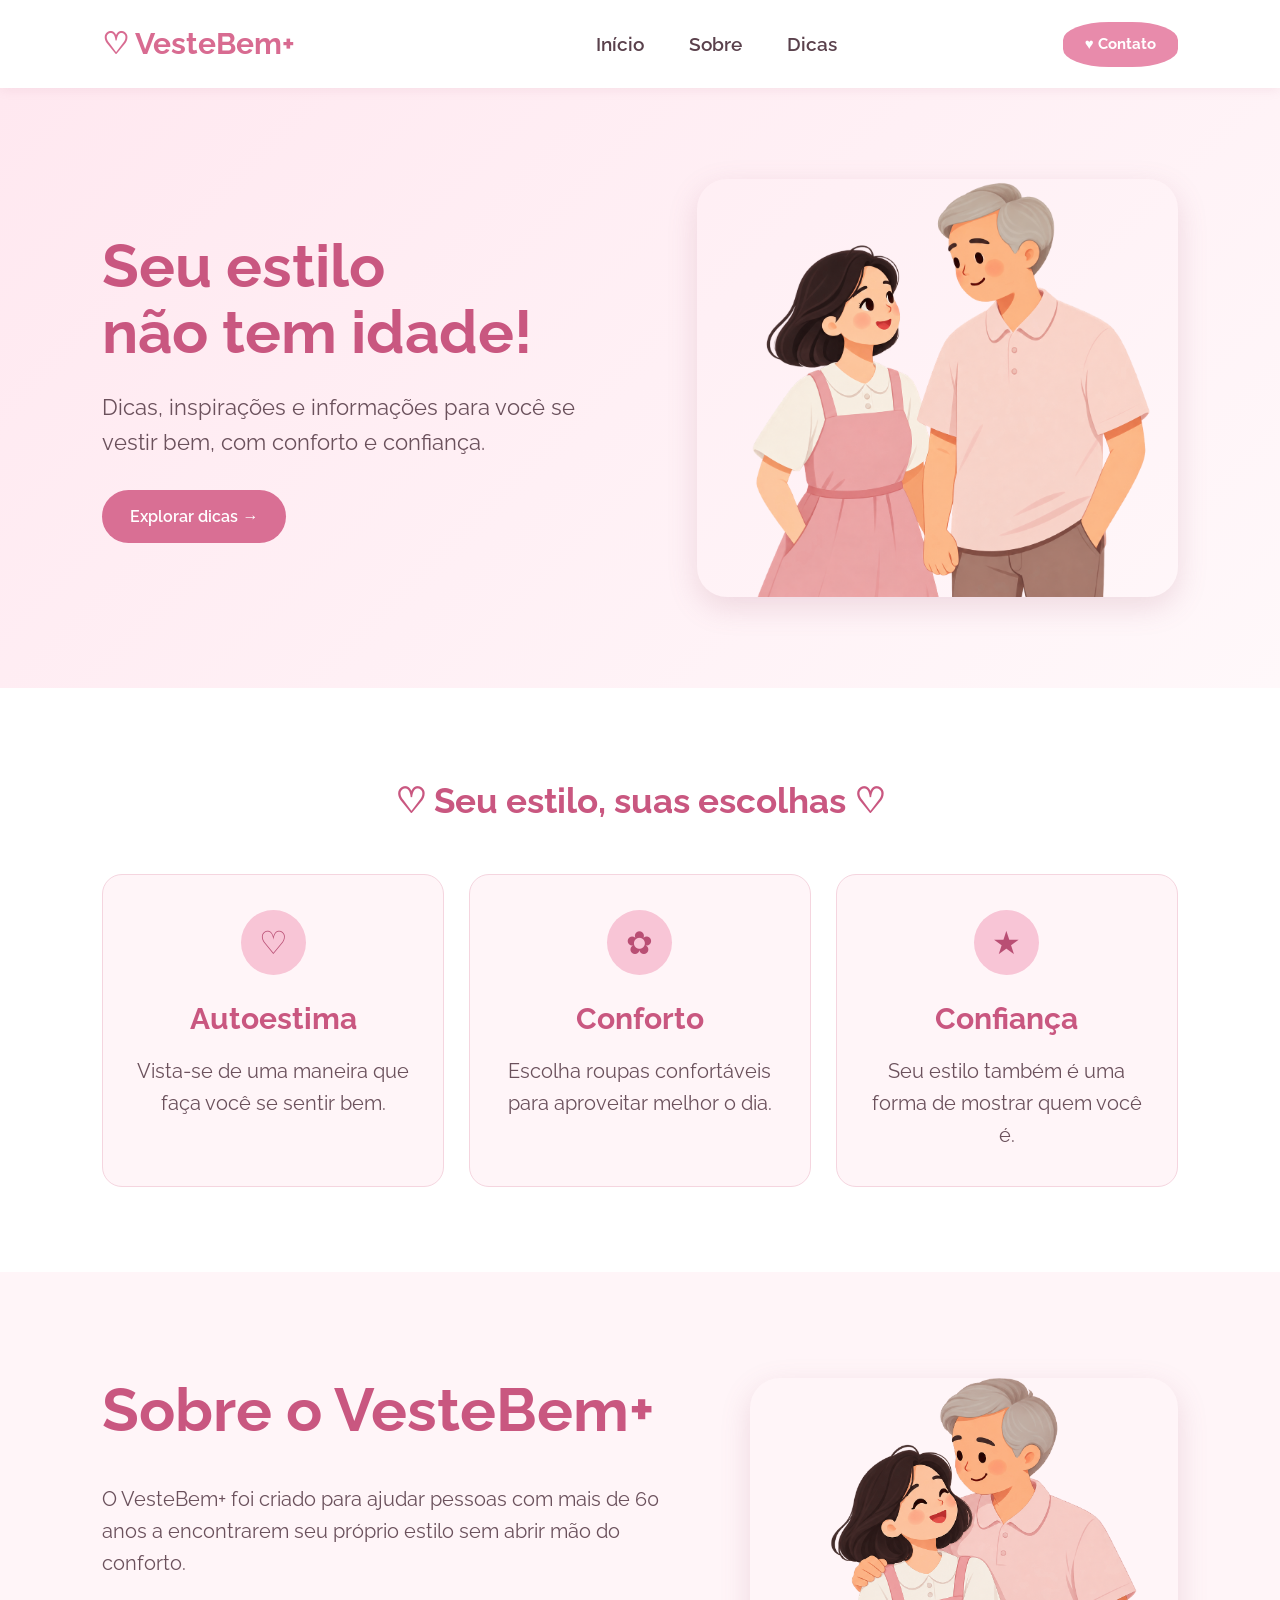
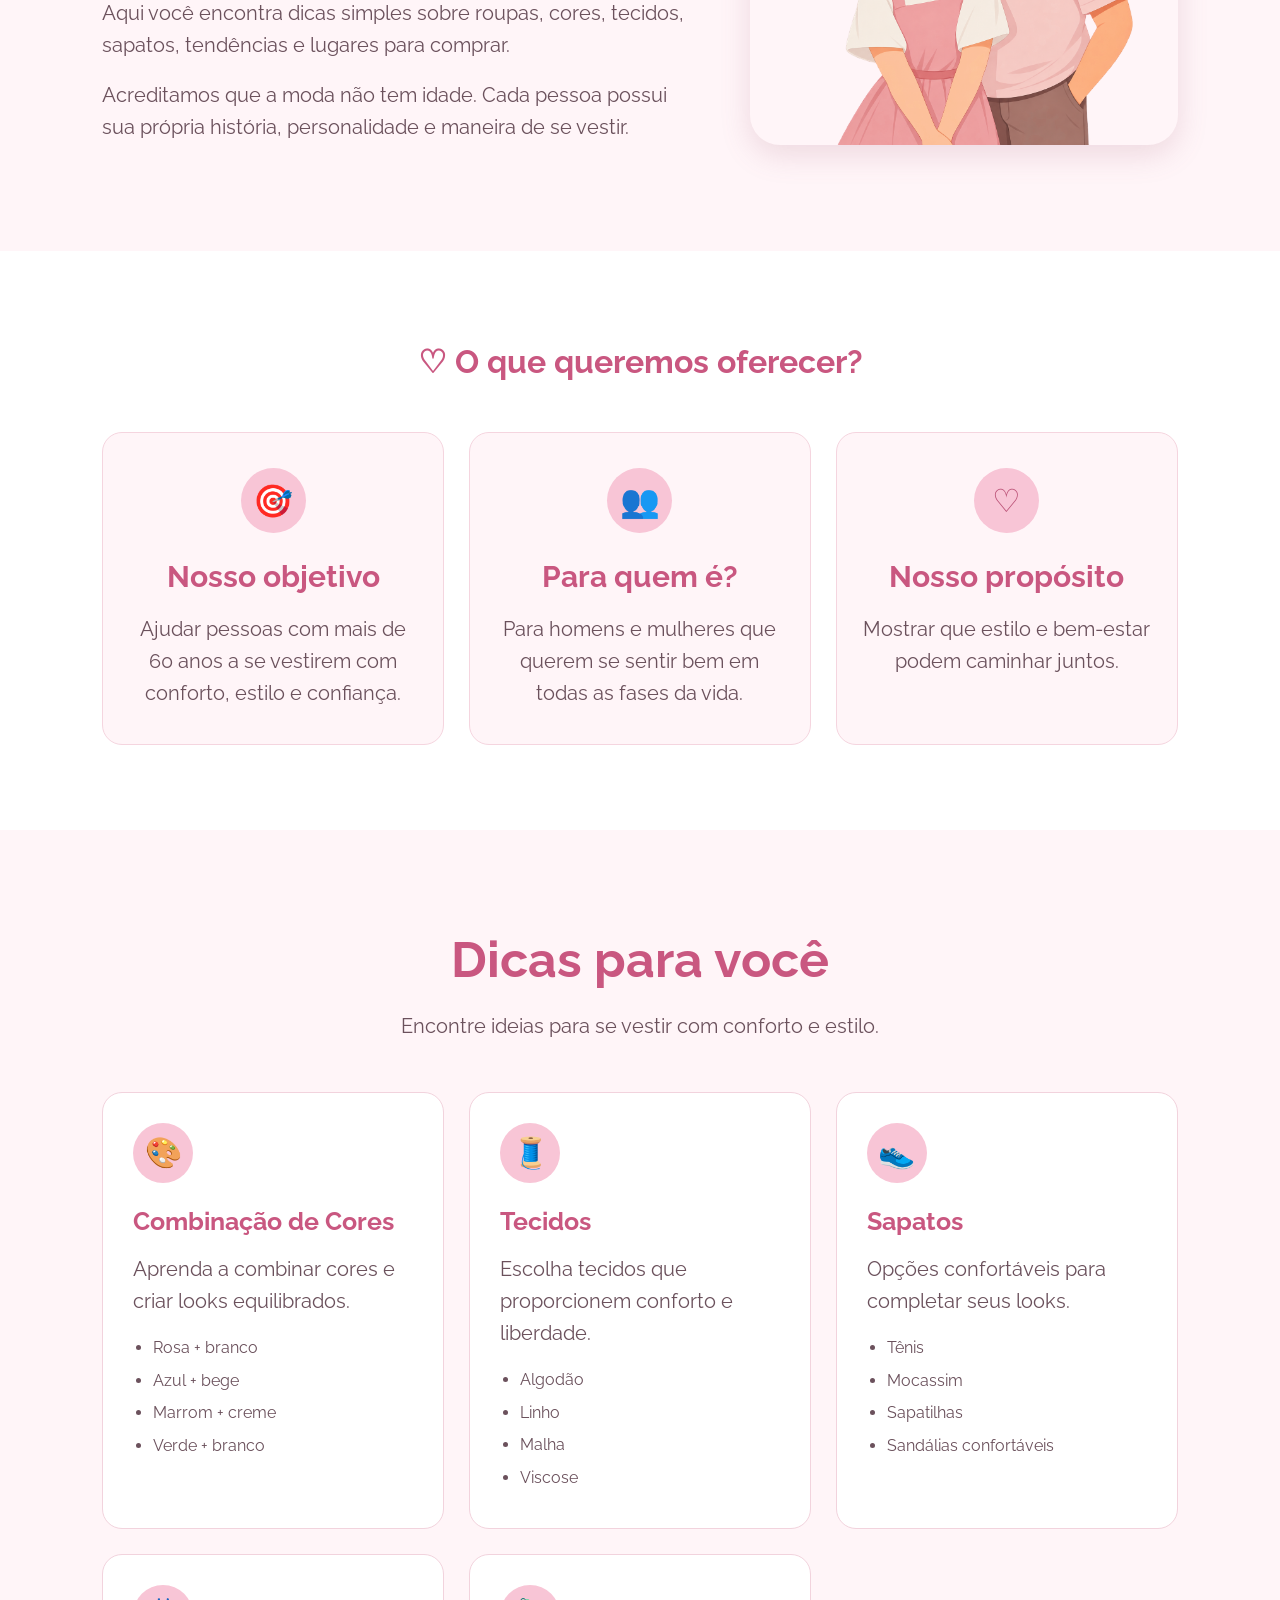
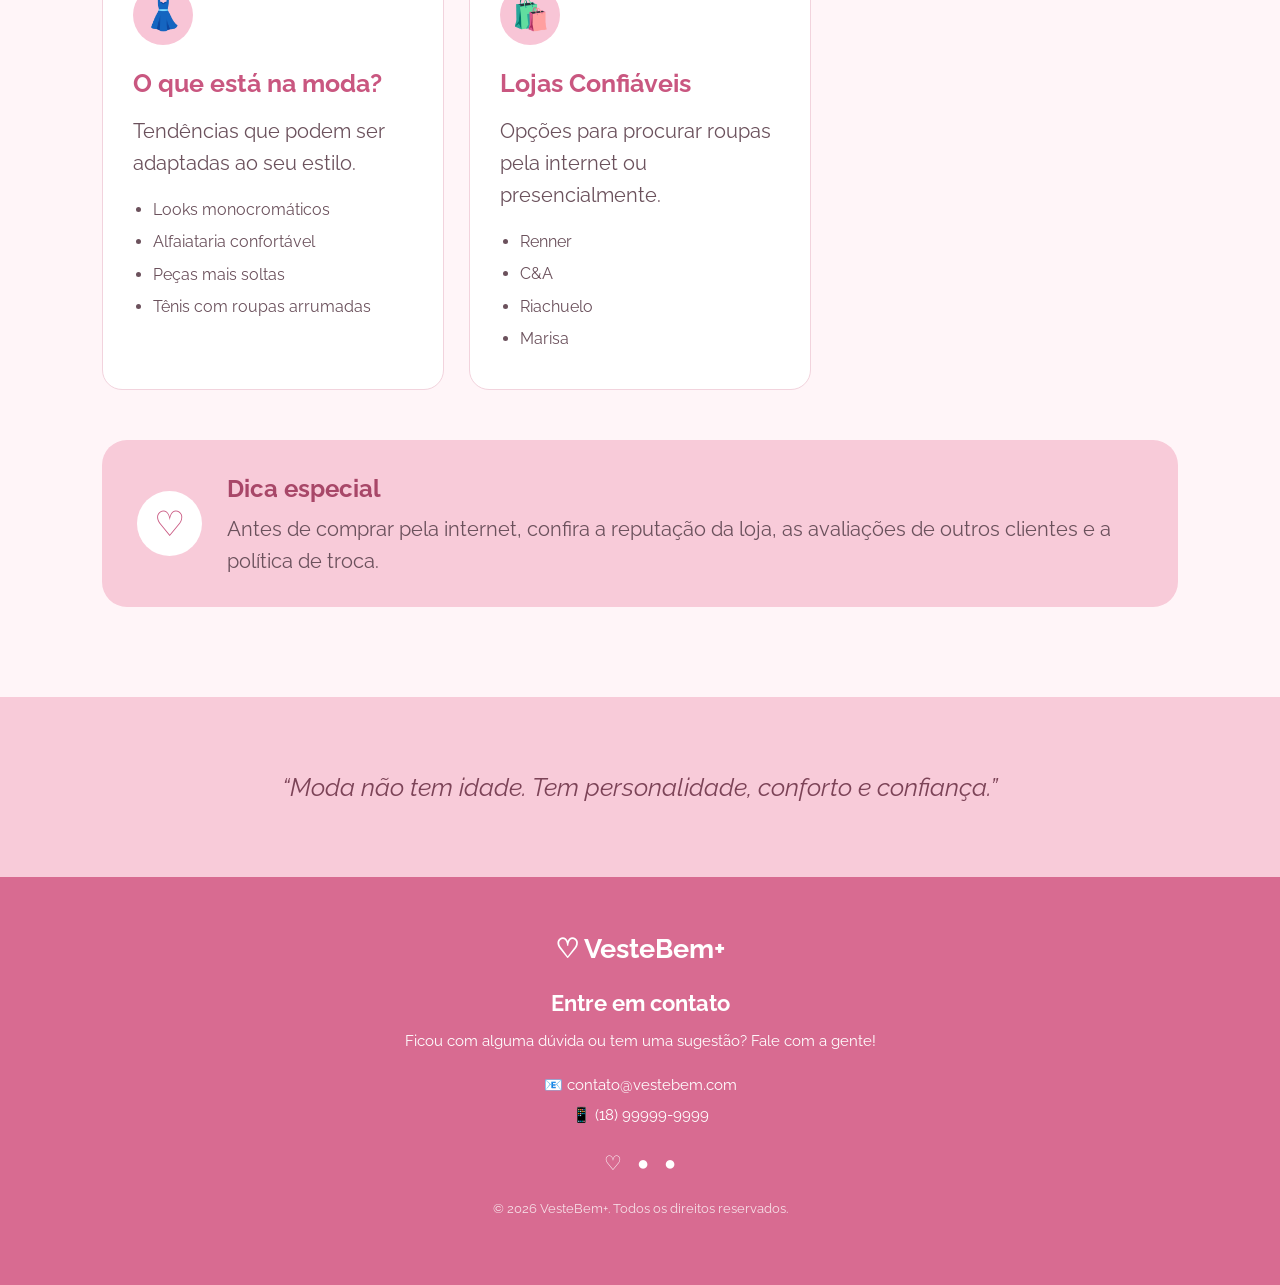
==== commit ca6e2d61: "18/08" ====
--- a/index.html
+++ b/index.html
@@ -4,172 +4,448 @@
 <head>
     <meta charset="UTF-8">
     <meta name="viewport" content="width=device-width, initial-scale=1.0">
+
     <title>VesteBem+</title>
 
     <link rel="stylesheet" href="css/estilo.css">
+    <link rel="preconnect" href="https://fonts.googleapis.com">
+<link rel="preconnect" href="https://fonts.gstatic.com" crossorigin>
+<link href="https://fonts.googleapis.com/css2?family=Raleway:wght@400;500;600;700&display=swap" rel="stylesheet">
 </head>
 
 <body>
 
-    <!-- CABEÇALHO -->
+<!-- CABEÇALHO -->
     <header>
+
         <div class="logo">
             ♡ VesteBem+
         </div>
-
+    
         <nav>
-            <a href="index.html">Início</a>
-            <a href="sobre.html">Sobre</a>
-            <a href="dicas.html">Dicas</a>
+            <a href="#inicio">Início</a>
+            <a href="#sobre">Sobre</a>
+            <a href="#dicas">Dicas</a>
         </nav>
-
-        <a href="#contato" class="botao-contato">Contato</a>
+    
+        <a href="#contato" class="botao-contato">
+            ♥ Contato
+        </a>
+    
     </header>
 
-    <!-- PÁGINA INICIAL -->
+
+<!-- INÍCIO-->
+
     <main>
 
-        <!-- BANNER PRINCIPAL -->
-        <section class="banner">
+        <section id="inicio" class="banner">
 
             <div class="banner-texto">
-                <h1>Seu estilo<br>não tem idade!</h1>
+
+                <h1>
+                    Seu estilo<br>
+                    não tem idade!
+                </h1>
 
                 <p>
-                    Dicas, inspirações e lojas confiáveis
-                    para você se vestir bem todos os dias.
+                    Dicas, inspirações e informações
+                    para você se vestir bem,
+                    com conforto e confiança.
                 </p>
 
-                <a href="dicas.html" class="botao">
+                <a href="#dicas" class="botao">
                     Explorar dicas →
                 </a>
-            </div>
+
+            </div>
+
 
             <div class="banner-imagem">
-                <img src="imagens/idosos.jpg" alt="Casal de idosos bem vestido">
-            </div>
-
-        </section>
-
-        <!-- POR QUE CUIDAR DO SEU ESTILO -->
+
+                <img src="img/unnamed.png">
+
+            </div>
+
+        </section>
+
+
+<!-- BENEFÍCIOS-->
+
         <section class="estilo">
 
-            <h2>♡ Por que cuidar do seu estilo? ♡</h2>
+            <h2>♡ Seu estilo, suas escolhas ♡</h2>
 
             <div class="cards">
 
                 <div class="card">
-                    <div class="icone">♡</div>
+
+                    <div class="icone">
+                        ♡
+                    </div>
+
                     <h3>Autoestima</h3>
-                    <p>
-                        Sentir-se bem com o que você veste
-                        faz toda a diferença no dia a dia.
-                    </p>
-                </div>
-
-                <div class="card">
-                    <div class="icone">♧</div>
+
+                    <p>
+                        Vista-se de uma maneira
+                        que faça você se sentir bem.
+                    </p>
+
+                </div>
+
+
+                <div class="card">
+
+                    <div class="icone">
+                        ✿
+                    </div>
+
                     <h3>Conforto</h3>
-                    <p>
-                        Roupas confortáveis trazem
-                        liberdade e bem-estar.
-                    </p>
-                </div>
-
-                <div class="card">
-                    <div class="icone">★</div>
+
+                    <p>
+                        Escolha roupas confortáveis
+                        para aproveitar melhor o dia.
+                    </p>
+
+                </div>
+
+
+                <div class="card">
+
+                    <div class="icone">
+                        ★
+                    </div>
+
                     <h3>Confiança</h3>
-                    <p>
-                        Estilo é uma forma linda de
-                        expressar quem você é!
-                    </p>
-                </div>
-
-            </div>
-
-        </section>
-
-        <!-- FRASE -->
+
+                    <p>
+                        Seu estilo também é uma
+                        forma de mostrar quem você é.
+                    </p>
+
+                </div>
+
+            </div>
+
+        </section>
+
+
+<!-- SOBRE-->
+
+        <section id="sobre" class="sobre">
+
+            <div class="sobre-texto">
+
+                <h1>Sobre o VesteBem+</h1>
+
+                <p>
+                    O VesteBem+ foi criado para ajudar
+                    pessoas com mais de 60 anos a encontrarem
+                    seu próprio estilo sem abrir mão do conforto.
+                </p>
+
+                <p>
+                    Aqui você encontra dicas simples sobre
+                    roupas, cores, tecidos, sapatos,
+                    tendências e lugares para comprar.
+                </p>
+
+                <p>
+                    Acreditamos que a moda não tem idade.
+                    Cada pessoa possui sua própria história,
+                    personalidade e maneira de se vestir.
+                </p>
+
+            </div>
+
+
+            <div class="sobre-imagem">
+
+                <img src="img/unnamed2.png">
+
+            </div>
+
+        </section>
+
+
+<!--OBJETIVOS-->
+
+        <section class="objetivos">
+
+            <h2>♡ O que queremos oferecer?</h2>
+
+            <div class="cards">
+
+                <div class="card">
+
+                    <div class="icone">
+                        🎯
+                    </div>
+
+                    <h3>Nosso objetivo</h3>
+
+                    <p>
+                        Ajudar pessoas com mais de 60 anos
+                        a se vestirem com conforto,
+                        estilo e confiança.
+                    </p>
+
+                </div>
+
+
+                <div class="card">
+
+                    <div class="icone">
+                        👥
+                    </div>
+
+                    <h3>Para quem é?</h3>
+
+                    <p>
+                        Para homens e mulheres que querem
+                        se sentir bem em todas as fases da vida.
+                    </p>
+
+                </div>
+
+
+                <div class="card">
+
+                    <div class="icone">
+                        ♡
+                    </div>
+
+                    <h3>Nosso propósito</h3>
+
+                    <p>
+                        Mostrar que estilo e bem-estar
+                        podem caminhar juntos.
+                    </p>
+
+                </div>
+
+            </div>
+
+        </section>
+
+
+<!-- DICAS -->
+
+        <section id="dicas" class="dicas">
+
+            <h1>Dicas para você</h1>
+
+            <p class="subtitulo">
+                Encontre ideias para se vestir
+                com conforto e estilo.
+            </p>
+
+
+            <div class="dicas-grid">
+
+
+<!-- CORES -->
+
+                <div class="dica-card">
+
+                    <div class="dica-icone">
+                        🎨
+                    </div>
+
+                    <h2>Combinação de Cores</h2>
+
+                    <p>
+                        Aprenda a combinar cores
+                        e criar looks equilibrados.
+                    </p>
+
+                    <ul>
+                        <li>Rosa + branco</li>
+                        <li>Azul + bege</li>
+                        <li>Marrom + creme</li>
+                        <li>Verde + branco</li>
+                    </ul>
+
+                </div>
+
+
+<!-- TECIDOS -->
+
+                <div class="dica-card">
+
+                    <div class="dica-icone">
+                        🧵
+                    </div>
+
+                    <h2>Tecidos</h2>
+
+                    <p>
+                        Escolha tecidos que proporcionem
+                        conforto e liberdade.
+                    </p>
+
+                    <ul>
+                        <li>Algodão</li>
+                        <li>Linho</li>
+                        <li>Malha</li>
+                        <li>Viscose</li>
+                    </ul>
+
+                </div>
+
+
+<!-- SAPATOS -->
+
+                <div class="dica-card">
+
+                    <div class="dica-icone">
+                        👟
+                    </div>
+
+                    <h2>Sapatos</h2>
+
+                    <p>
+                        Opções confortáveis para
+                        completar seus looks.
+                    </p>
+
+                    <ul>
+                        <li>Tênis</li>
+                        <li>Mocassim</li>
+                        <li>Sapatilhas</li>
+                        <li>Sandálias confortáveis</li>
+                    </ul>
+
+                </div>
+
+
+<!-- MODA -->
+
+                <div class="dica-card">
+
+                    <div class="dica-icone">
+                        👗
+                    </div>
+
+                    <h2>O que está na moda?</h2>
+
+                    <p>
+                        Tendências que podem ser
+                        adaptadas ao seu estilo.
+                    </p>
+
+                    <ul>
+                        <li>Looks monocromáticos</li>
+                        <li>Alfaiataria confortável</li>
+                        <li>Peças mais soltas</li>
+                        <li>Tênis com roupas arrumadas</li>
+                    </ul>
+
+                </div>
+
+
+<!-- LOJAS -->
+
+                <div class="dica-card">
+
+                    <div class="dica-icone">
+                        🛍️
+                    </div>
+
+                    <h2>Lojas Confiáveis</h2>
+
+                    <p>
+                        Opções para procurar roupas
+                        pela internet ou presencialmente.
+                    </p>
+
+                    <ul>
+                        <li>Renner</li>
+                        <li>C&A</li>
+                        <li>Riachuelo</li>
+                        <li>Marisa</li>
+                    </ul>
+
+                </div>
+
+            </div>
+
+
+<!-- DICA ESPECIAL -->
+
+            <div class="dica-especial">
+
+                <div class="icone-especial">
+                    ♡
+                </div>
+
+                <div>
+
+                    <h2>Dica especial</h2>
+
+                    <p>
+                        Antes de comprar pela internet,
+                        confira a reputação da loja,
+                        as avaliações de outros clientes
+                        e a política de troca.
+                    </p>
+
+                </div>
+
+            </div>
+
+        </section>
+
+
+<!--FRASE FINAL-->
+
         <section class="frase">
+
             <p>
-                “A idade pode trazer experiências,
-                mas o estilo continua sendo uma escolha sua.”
+                “Moda não tem idade. Tem personalidade,
+                conforto e confiança.”
             </p>
-        </section>
-
-        <!-- ACESSOS RÁPIDOS -->
-        <section class="atalhos">
-
-            <a href="dicas.html" class="atalho">
-                <span>🛍️</span>
-                <h3>Lojas Confiáveis</h3>
-                <p>
-                    Indicações de lojas seguras
-                    para suas compras.
-                </p>
-            </a>
-
-            <a href="dicas.html" class="atalho">
-                <span>🎨</span>
-                <h3>Combinações de Cores</h3>
-                <p>
-                    Dicas de cores e looks
-                    que combinam com você.
-                </p>
-            </a>
-
-            <a href="dicas.html" class="atalho">
-                <span>👕</span>
-                <h3>Tendências</h3>
-                <p>
-                    O que está na moda para
-                    quem tem estilo próprio.
-                </p>
-            </a>
-
-            <a href="dicas.html" class="atalho">
-                <span>👟</span>
-                <h3>Conforto e Estilo</h3>
-                <p>
-                    Sapatos e tecidos que unem
-                    beleza e praticidade.
-                </p>
-            </a>
 
         </section>
 
     </main>
-    <!-- RODAPÉ -->
+
+
+<!--CONTATO / RODAPÉ-->
 
     <footer id="contato">
-    
+
         <div class="footer-logo">
             ♡ VesteBem+
         </div>
-    
+
         <h3>Entre em contato</h3>
-    
+
         <p>
             Ficou com alguma dúvida ou tem uma sugestão?
             Fale com a gente!
         </p>
-    
+
         <div class="contato-info">
+
             <p>📧 contato@vestebem.com</p>
+
             <p>📱 (18) 99999-9999</p>
-            <p>📍 Birigui - SP</p>
+
         </div>
-    
+
         <div class="redes">
             ♡ &nbsp; ● &nbsp; ●
         </div>
-    
+
         <p class="copyright">
             © 2026 VesteBem+. Todos os direitos reservados.
         </p>
-    
+
     </footer>
+
+
 </body>
 
 </html>
-```
+
--- a/css/estilo.css
+++ b/css/estilo.css
@@ -1,14 +1,20 @@
 
-
-  /* CONFIGURAÇÕES GERAIS*/
+/* ==============================
+   CONFIGURAÇÕES GERAIS
+============================== */
+
 * {
     margin: 0;
     padding: 0;
     box-sizing: border-box;
 }
 
+html {
+    scroll-behavior: smooth;
+}
+
 body {
-    font-family: Arial, Helvetica, sans-serif;
+    font-family: 'Raleway', sans-serif;
     background-color: #fff5f8;
     color: #4a3540;
     line-height: 1.6;
@@ -19,7 +25,10 @@
     color: inherit;
 }
 
-/* CABEÇALHO */
+
+/* ==============================
+   CABEÇALHO
+============================== */
 
 header {
     width: 100%;
@@ -33,24 +42,33 @@
 
     box-shadow: 0 2px 10px rgba(190, 120, 145, 0.12);
 
-    position: relative;
-    z-index: 10;
+    position: sticky;
+    top: 0;
+    z-index: 1000;
 }
 
 .logo {
-    font-size: 26px;
-    font-weight: bold;
+    font-size: 30px;
+    font-weight: 700;
     color: #d86b91;
+
+    width: 25%;
 }
 
 nav {
     display: flex;
-    gap: 35px;
+    align-items: center;
+    justify-content: center;
+
+    gap: 45px;
+
+    flex: 1;
 }
 
 nav a {
-    font-size: 16px;
-    font-weight: bold;
+    font-size: 19px;
+    font-weight: 600;
+
     color: #5a414c;
 
     transition: 0.3s;
@@ -60,42 +78,58 @@
     color: #d86b91;
 }
 
+
+/* ==============================
+   BOTÃO CONTATO
+============================== */
+
 .botao-contato {
+    width: 115px;
+    height: 45px;
+
+    display: flex;
+    align-items: center;
+    justify-content: center;
+
     background-color: #e88bab;
+
     color: white;
 
-    padding: 10px 22px;
-
-    border-radius: 25px;
-
-    font-weight: bold;
-
-    transition: 0.3s;
+    font-size: 15px;
+    font-weight: 700;
+
+    border-radius: 40%;
+
+
+   
+
 }
 
 .botao-contato:hover {
     background-color: #d86b91;
-    transform: translateY(-2px);
-}
-
-/* BANNER DA PÁGINA INICIAL */
+}
+/* ==============================
+   BANNER / INÍCIO
+============================== */
 
 .banner {
-    min-height: 560px;
-
-    padding: 70px 8%;
+    min-height: 600px;
+
+    padding: 80px 8%;
 
     display: flex;
     align-items: center;
     justify-content: space-between;
 
-    gap: 50px;
+    gap: 60px;
 
     background: linear-gradient(
         135deg,
-        #ffe9f0,
-        #fff7fa
+        #ffe8f0,
+        #fff8fa
     );
+
+    scroll-margin-top: 90px;
 }
 
 .banner-texto {
@@ -103,18 +137,20 @@
 }
 
 .banner-texto h1 {
-    font-size: 58px;
+    font-size: 60px;
     line-height: 1.1;
 
     color: #c95780;
 
     margin-bottom: 25px;
+
+    font-weight: 700;
 }
 
 .banner-texto p {
-    font-size: 19px;
-
-    max-width: 500px;
+    font-size: 22px;
+
+    max-width: 520px;
 
     margin-bottom: 30px;
 
@@ -132,7 +168,7 @@
 
     border-radius: 30px;
 
-    font-weight: bold;
+    font-weight: 600;
 
     transition: 0.3s;
 }
@@ -162,10 +198,12 @@
 }
 
 
-/*SEÇÃO DE ESTILO*/
+/* ==============================
+   SEÇÃO DE ESTILO
+============================== */
 
 .estilo {
-    padding: 80px 8%;
+    padding: 85px 8%;
 
     text-align: center;
 
@@ -175,7 +213,7 @@
 .estilo h2 {
     color: #c95780;
 
-    font-size: 32px;
+    font-size: 35px;
 
     margin-bottom: 45px;
 }
@@ -222,7 +260,7 @@
 
     color: #b94f74;
 
-    font-size: 28px;
+    font-size: 32px;
 }
 
 .card h3 {
@@ -230,105 +268,34 @@
 
     margin-bottom: 12px;
 
-    font-size: 21px;
+    font-size: 30px;
 }
 
 .card p {
     color: #6b515c;
 
-    font-size: 15px;
-}
-
-/*FRASE */
-
-.frase {
-    padding: 65px 8%;
-
-    text-align: center;
-
-    background-color: #f8cbd9;
-}
-
-.frase p {
-    max-width: 800px;
-
-    margin: auto;
-
-    font-size: 25px;
-
-    font-style: italic;
-
-    color: #7c4357;
-}
-
-
-/*ATALHOS*/
-
-.atalhos {
-    padding: 80px 8%;
-
-    display: grid;
-
-    grid-template-columns: repeat(4, 1fr);
-
-    gap: 20px;
+    font-size: 20px;
+}
+
+
+/* ==============================
+   SOBRE
+============================== */
+
+.sobre {
+    padding: 90px 8%;
+
+    display: flex;
+
+    align-items: center;
+
+    justify-content: space-between;
+
+    gap: 60px;
 
     background-color: #fff5f8;
-}
-
-.atalho {
-    background-color: white;
-
-    padding: 30px 20px;
-
-    text-align: center;
-
-    border-radius: 20px;
-
-    border: 1px solid #f2d3dd;
-
-    transition: 0.3s;
-}
-
-.atalho:hover {
-    transform: translateY(-5px);
-
-    box-shadow: 0 10px 25px rgba(180, 100, 125, 0.12);
-}
-
-.atalho span {
-    display: block;
-
-    font-size: 35px;
-
-    margin-bottom: 15px;
-}
-
-.atalho h3 {
-    color: #c95780;
-
-    margin-bottom: 10px;
-}
-
-.atalho p {
-    color: #6b515c;
-
-    font-size: 14px;
-}
-
-
-/* PÁGINA SOBRE*/
-
-.sobre {
-    padding: 80px 8%;
-
-    display: flex;
-
-    align-items: center;
-
-    justify-content: space-between;
-
-    gap: 60px;
+
+    scroll-margin-top: 90px;
 }
 
 .sobre-texto {
@@ -338,7 +305,7 @@
 .sobre-texto h1 {
     color: #c95780;
 
-    font-size: 48px;
+    font-size: 60px;
 
     margin-bottom: 25px;
 }
@@ -346,7 +313,7 @@
 .sobre-texto p {
     color: #6b515c;
 
-    font-size: 17px;
+    font-size: 20px;
 
     margin-bottom: 18px;
 }
@@ -358,13 +325,20 @@
 .sobre-imagem img {
     width: 100%;
 
+    display: block;
+
     border-radius: 30px;
 
     box-shadow: 0 10px 30px rgba(160, 90, 115, 0.18);
 }
 
+
+/* ==============================
+   OBJETIVOS
+============================== */
+
 .objetivos {
-    padding: 80px 8%;
+    padding: 85px 8%;
 
     text-align: center;
 
@@ -380,20 +354,26 @@
 }
 
 .objetivos .cards {
-    grid-template-columns: repeat(4, 1fr);
-}
-
-
-/*  PÁGINA DICAS*/
+    grid-template-columns: repeat(3, 1fr);
+}
+
+
+/* ==============================
+   DICAS
+============================== */
 
 .dicas {
-    padding: 80px 8%;
+    padding: 90px 8%;
 
     text-align: center;
+
+    background-color: #fff5f8;
+
+    scroll-margin-top: 90px;
 }
 
 .dicas h1 {
-    font-size: 48px;
+    font-size: 50px;
 
     color: #c95780;
 
@@ -403,7 +383,7 @@
 .subtitulo {
     color: #6b515c;
 
-    font-size: 18px;
+    font-size: 20px;
 
     margin-bottom: 50px;
 }
@@ -437,9 +417,20 @@
 }
 
 .dica-icone {
-    font-size: 38px;
-
-    margin-bottom: 15px;
+    width: 60px;
+    height: 60px;
+
+    display: flex;
+    align-items: center;
+    justify-content: center;
+
+    background-color: #f8c5d6;
+
+    border-radius: 50%;
+
+    font-size: 30px;
+
+    margin-bottom: 18px;
 }
 
 .dica-card h2 {
@@ -447,12 +438,12 @@
 
     margin-bottom: 12px;
 
-    font-size: 23px;
+    font-size: 25px;
 }
 
 .dica-card p {
     color: #6b515c;
-
+    font-size: 20px;
     margin-bottom: 18px;
 }
 
@@ -466,10 +457,13 @@
     margin-bottom: 7px;
 }
 
-/*DICA ESPECIAL*/
+
+/* ==============================
+   DICA ESPECIAL
+============================== */
 
 .dica-especial {
-    margin: 20px 8% 80px;
+    margin: 50px 0 0;
 
     padding: 30px 35px;
 
@@ -482,6 +476,9 @@
     align-items: center;
 
     gap: 25px;
+
+    text-align: left;
+
 }
 
 .icone-especial {
@@ -500,7 +497,7 @@
 
     color: #c95780;
 
-    font-size: 30px;
+    font-size: 35px;
 }
 
 .dica-especial h2 {
@@ -511,9 +508,38 @@
 
 .dica-especial p {
     color: #6b515c;
-}
-
-/*  RODAPÉ */
+    font-size: 20px;
+}
+
+
+/* ==============================
+   FRASE FINAL
+============================== */
+
+.frase {
+    padding: 70px 8%;
+
+    text-align: center;
+
+    background-color: #f8cbd9;
+}
+
+.frase p {
+    max-width: 800px;
+
+    margin: auto;
+
+    font-size: 25px;
+
+    font-style: italic;
+
+    color: #7c4357;
+}
+
+
+/* ==============================
+   RODAPÉ / CONTATO
+============================== */
 
 footer {
     background-color: #d86b91;
@@ -522,15 +548,23 @@
 
     text-align: center;
 
-    padding: 45px 8%;
+    padding: 50px 8%;
+
+    scroll-margin-top: 20px;
 }
 
 .footer-logo {
-    font-size: 25px;
-
-    font-weight: bold;
+    font-size: 27px;
+
+    font-weight: 700;
 
     margin-bottom: 10px;
+}
+
+footer h3 {
+    font-size: 22px;
+
+    margin: 15px 0 8px;
 }
 
 footer p {
@@ -539,6 +573,14 @@
     font-size: 15px;
 }
 
+.contato-info {
+    margin: 20px 0;
+}
+
+.contato-info p {
+    margin: 6px 0;
+}
+
 .redes {
     font-size: 20px;
 
@@ -551,13 +593,31 @@
     font-size: 13px;
 }
 
-/*RESPONSIVIDADE*/
+
+/* ==============================
+   ANIMAÇÕES
+============================== */
+
+.botao,
+.card,
+.dica-card,
+.atalho,
+nav a {
+    transition: all 0.3s ease;
+}
+
+
+/* ==============================
+   CELULAR / TABLET
+============================== */
 
 @media (max-width: 900px) {
 
     header {
-        flex-direction: column;
-
+        padding: 18px 5%;
+    }
+
+    nav {
         gap: 20px;
     }
 
@@ -565,6 +625,8 @@
         flex-direction: column;
 
         text-align: center;
+
+        padding: 70px 5%;
     }
 
     .banner-texto {
@@ -580,17 +642,20 @@
         width: 80%;
     }
 
-    .cards,
+    .cards {
+        grid-template-columns: repeat(2, 1fr);
+    }
+
     .objetivos .cards {
         grid-template-columns: repeat(2, 1fr);
     }
 
-    .atalhos {
-        grid-template-columns: repeat(2, 1fr);
-    }
-
     .sobre {
         flex-direction: column;
+
+        text-align: center;
+
+        padding: 70px 5%;
     }
 
     .sobre-texto,
@@ -598,34 +663,32 @@
         width: 100%;
     }
 
+    .sobre-imagem {
+        max-width: 550px;
+    }
+
     .dicas-grid {
         grid-template-columns: repeat(2, 1fr);
     }
 }
 
-/* ÁREA DE CONTATO */
-
-#contato {
-    scroll-margin-top: 20px;
-}
-
-footer h3 {
-    font-size: 22px;
-    margin: 15px 0 8px;
-}
-
-.contato-info {
-    margin: 20px 0;
-}
-
-.contato-info p {
-    margin: 6px 0;
-}
+
+/* ==============================
+   CELULAR
+============================== */
 
 @media (max-width: 600px) {
 
     header {
-        padding: 20px;
+        flex-direction: column;
+
+        gap: 15px;
+
+        padding: 18px 20px;
+    }
+
+    .logo {
+        font-size: 24px;
     }
 
     nav {
@@ -636,28 +699,36 @@
         justify-content: center;
     }
 
+    nav a {
+        font-size: 14px;
+    }
+
     .banner {
-        padding: 50px 20px;
+        padding: 55px 20px;
     }
 
     .banner-texto h1 {
         font-size: 40px;
     }
 
+    .banner-texto p {
+        font-size: 16px;
+    }
+
     .banner-imagem {
         width: 100%;
     }
 
-    .cards,
-    .objetivos .cards,
-    .atalhos,
-    .dicas-grid {
-        grid-template-columns: 1fr;
-    }
-
+    .estilo,
     .sobre,
+    .objetivos,
     .dicas {
-        padding: 50px 20px;
+        padding: 60px 20px;
+    }
+
+    .estilo h2,
+    .objetivos h2 {
+        font-size: 27px;
     }
 
     .sobre-texto h1,
@@ -665,8 +736,14 @@
         font-size: 38px;
     }
 
+    .cards,
+    .objetivos .cards,
+    .dicas-grid {
+        grid-template-columns: 1fr;
+    }
+
     .dica-especial {
-        margin: 20px 20px 50px;
+        margin-top: 40px;
 
         padding: 25px;
 
@@ -674,5 +751,17 @@
 
         text-align: center;
     }
-}
-
+
+    .frase {
+        padding: 55px 20px;
+    }
+
+    .frase p {
+        font-size: 20px;
+    }
+
+    footer {
+        padding: 40px 20px;
+    }
+}
+
